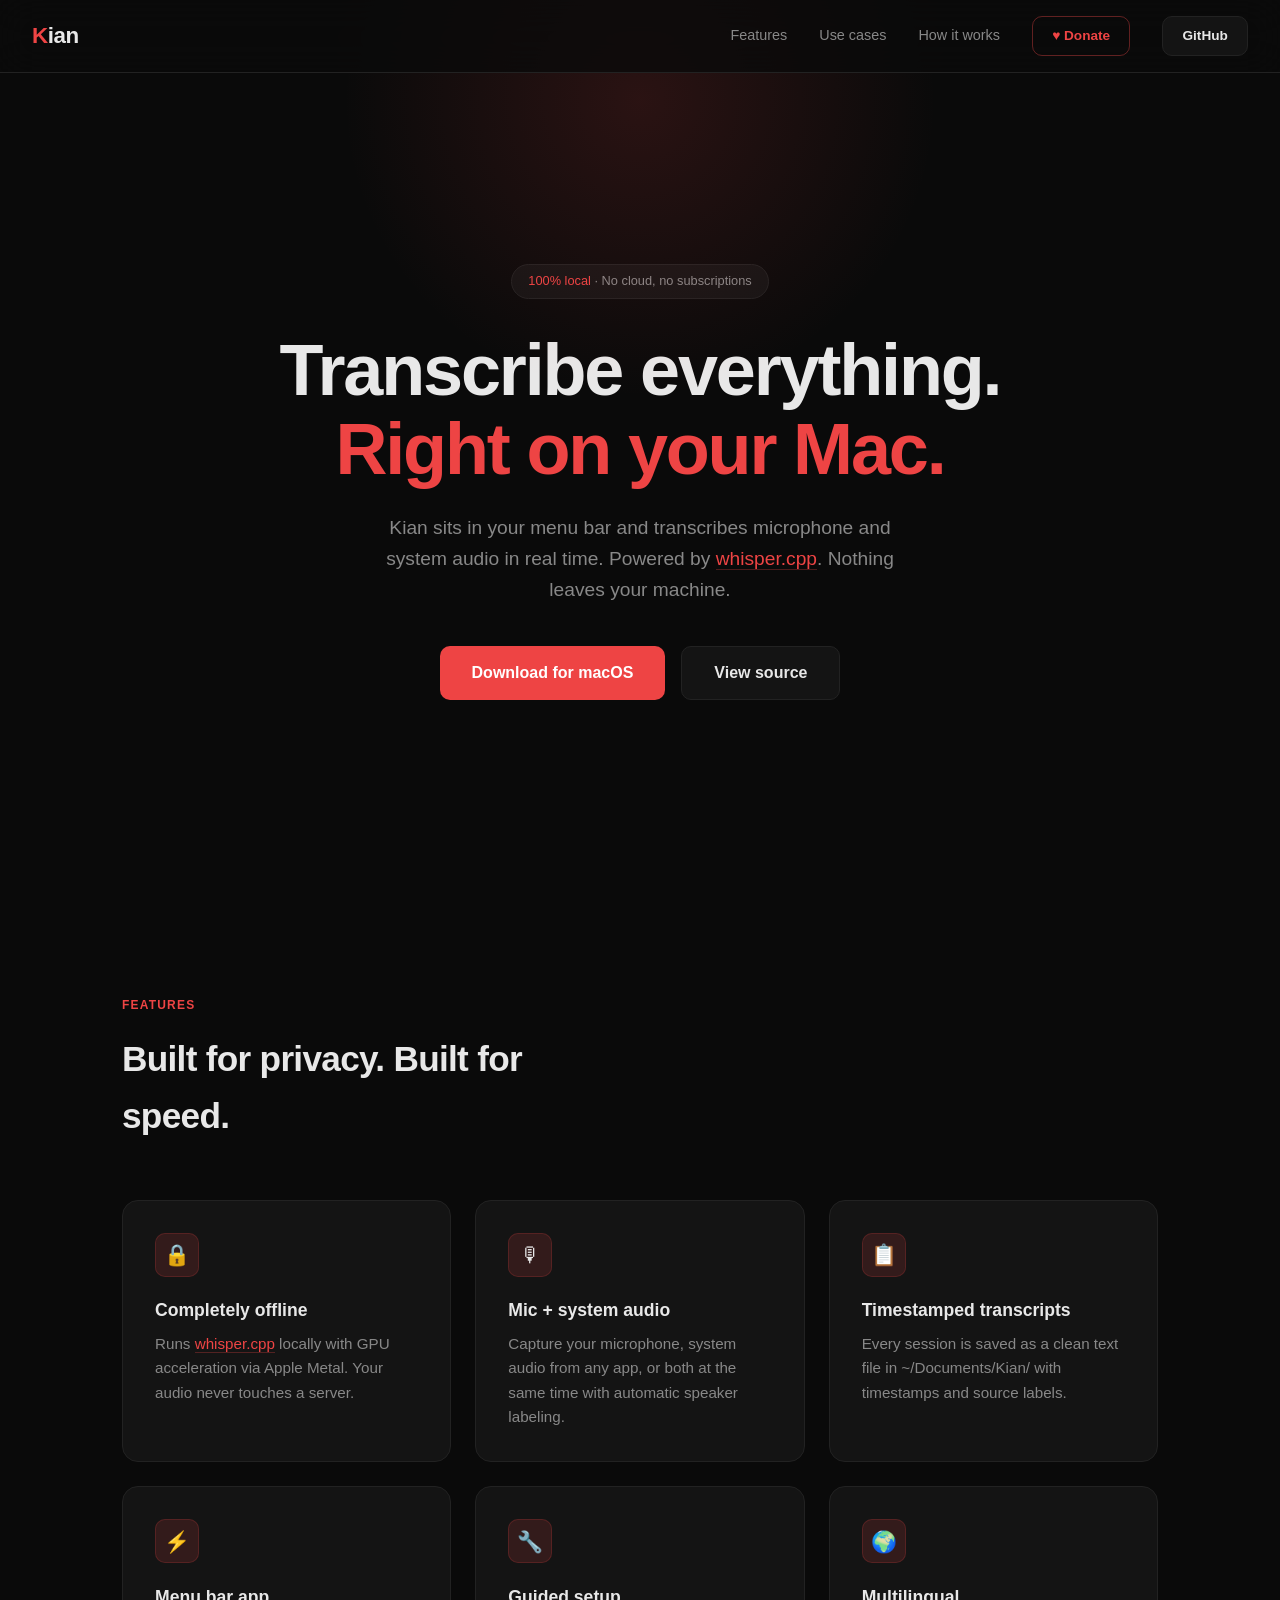
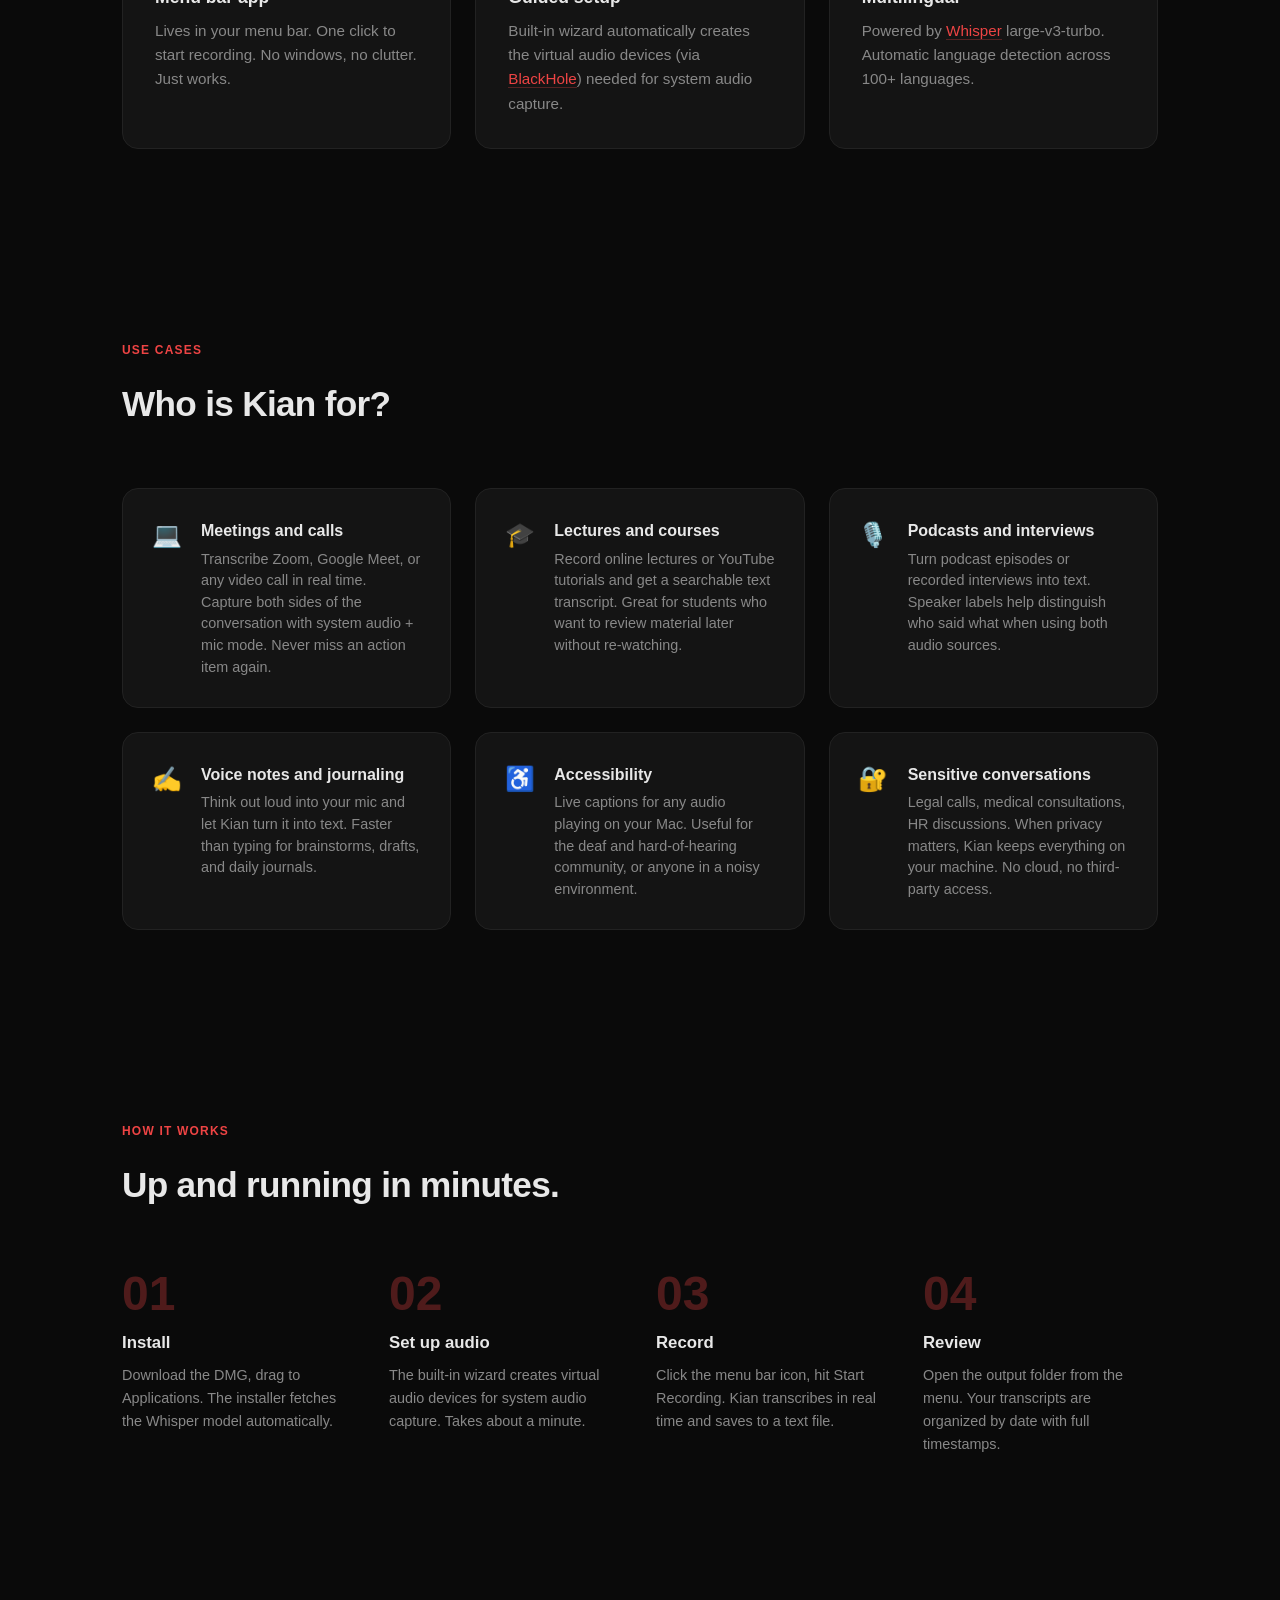
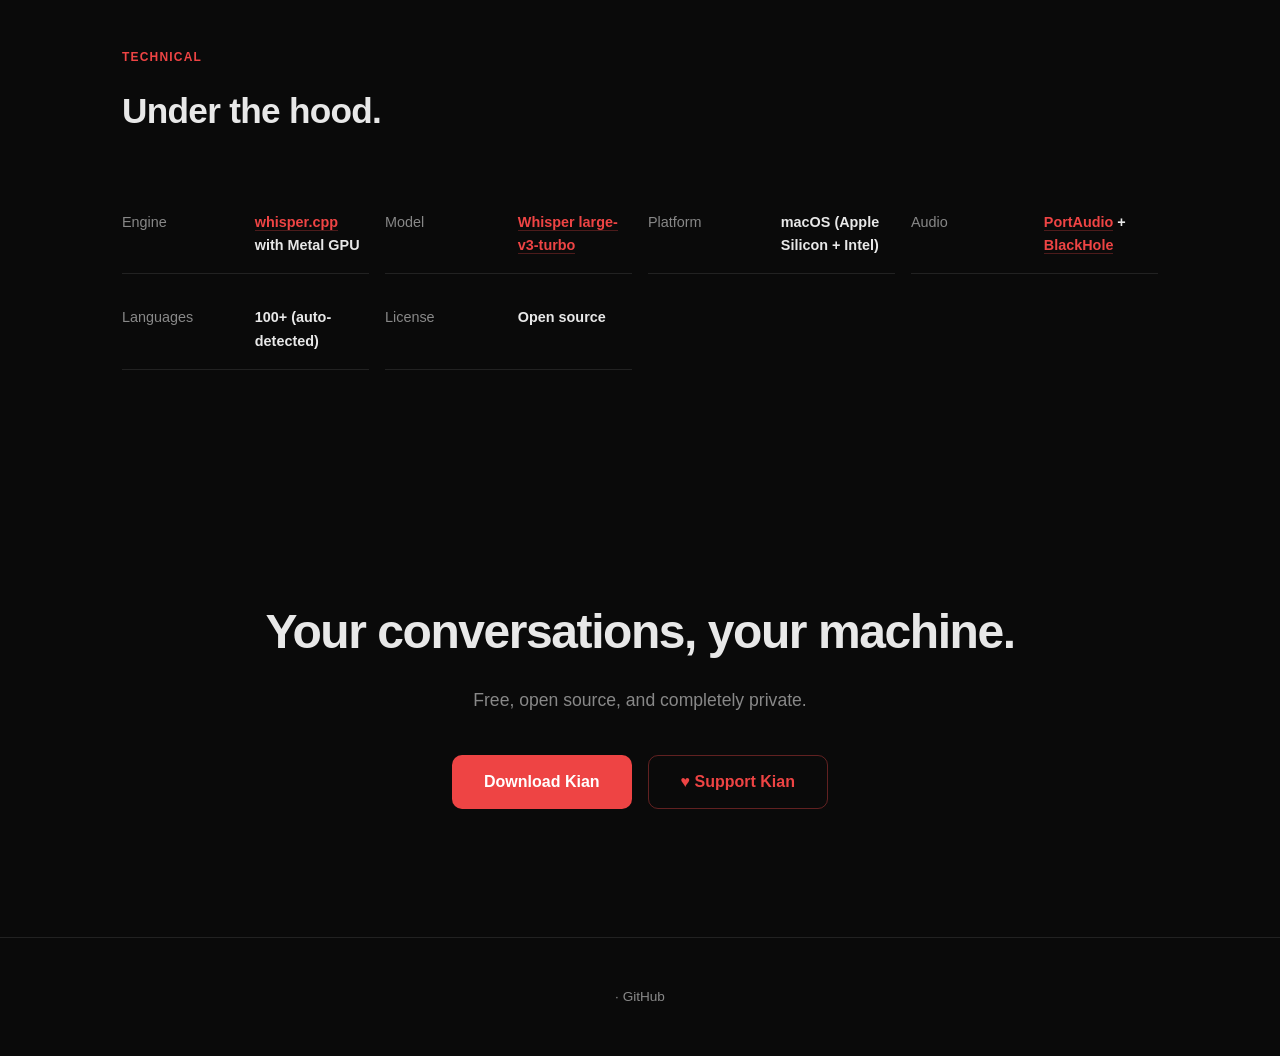
==== docs/index.html @ 963b28f6 "Initial commit Co-Authored-By: Claude Opus 4.6 <noreply@anthropic.com>" ====
<!DOCTYPE html>
<html lang="en">
<head>
  <meta charset="UTF-8">
  <meta name="viewport" content="width=device-width, initial-scale=1.0">
  <title>Kian — Local Audio Transcription for macOS</title>
  <style>
    :root {
      --bg: #0a0a0a;
      --surface: #141414;
      --border: #222;
      --text: #e8e8e8;
      --text-muted: #888;
      --accent: #e44;
      --accent-glow: rgba(228, 68, 68, 0.15);
    }

    * { margin: 0; padding: 0; box-sizing: border-box; }

    body {
      font-family: -apple-system, BlinkMacSystemFont, 'SF Pro Display', 'Segoe UI', sans-serif;
      background: var(--bg);
      color: var(--text);
      line-height: 1.6;
      -webkit-font-smoothing: antialiased;
    }

    /* Nav */
    nav {
      position: fixed;
      top: 0;
      width: 100%;
      padding: 1rem 2rem;
      display: flex;
      justify-content: space-between;
      align-items: center;
      backdrop-filter: blur(20px);
      background: rgba(10, 10, 10, 0.8);
      border-bottom: 1px solid var(--border);
      z-index: 100;
    }
    .logo {
      font-size: 1.4rem;
      font-weight: 700;
      letter-spacing: -0.02em;
    }
    .logo span { color: var(--accent); }
    nav a {
      color: var(--text-muted);
      text-decoration: none;
      font-size: 0.9rem;
      transition: color 0.2s;
    }
    nav a:hover { color: var(--text); }
    .nav-links { display: flex; gap: 2rem; align-items: center; }

    /* Hero */
    .hero {
      min-height: 100vh;
      display: flex;
      flex-direction: column;
      align-items: center;
      justify-content: center;
      text-align: center;
      padding: 8rem 2rem 4rem;
      position: relative;
      overflow: hidden;
    }
    .hero::before {
      content: '';
      position: absolute;
      top: -200px;
      width: 600px;
      height: 600px;
      background: radial-gradient(circle, var(--accent-glow) 0%, transparent 70%);
      border-radius: 50%;
      pointer-events: none;
    }
    .badge {
      display: inline-block;
      padding: 0.4rem 1rem;
      border: 1px solid var(--border);
      border-radius: 100px;
      font-size: 0.8rem;
      color: var(--text-muted);
      margin-bottom: 2rem;
      background: var(--surface);
    }
    .badge span { color: var(--accent); }
    h1 {
      font-size: clamp(2.5rem, 6vw, 4.5rem);
      font-weight: 800;
      letter-spacing: -0.03em;
      line-height: 1.1;
      max-width: 800px;
      margin-bottom: 1.5rem;
    }
    h1 em {
      font-style: normal;
      color: var(--accent);
    }
    .hero p {
      font-size: 1.2rem;
      color: var(--text-muted);
      max-width: 520px;
      margin-bottom: 2.5rem;
    }
    .cta-group { display: flex; gap: 1rem; flex-wrap: wrap; justify-content: center; }
    .btn {
      display: inline-flex;
      align-items: center;
      gap: 0.5rem;
      padding: 0.85rem 2rem;
      border-radius: 10px;
      font-size: 1rem;
      font-weight: 600;
      text-decoration: none;
      transition: all 0.2s;
      cursor: pointer;
      border: none;
    }
    .btn-primary {
      background: var(--accent);
      color: #fff;
    }
    .btn-primary:hover {
      background: #c33;
      transform: translateY(-1px);
      box-shadow: 0 8px 30px rgba(228, 68, 68, 0.3);
    }
    .btn-secondary {
      background: var(--surface);
      color: var(--text);
      border: 1px solid var(--border);
    }
    .btn-secondary:hover {
      border-color: #444;
      transform: translateY(-1px);
    }

    /* Features */
    .features {
      padding: 6rem 2rem;
      max-width: 1100px;
      margin: 0 auto;
    }
    .section-label {
      text-transform: uppercase;
      font-size: 0.75rem;
      font-weight: 600;
      letter-spacing: 0.1em;
      color: var(--accent);
      margin-bottom: 1rem;
    }
    .features h2 {
      font-size: 2.2rem;
      font-weight: 700;
      letter-spacing: -0.02em;
      margin-bottom: 3.5rem;
      max-width: 500px;
    }
    .feature-grid {
      display: grid;
      grid-template-columns: repeat(auto-fit, minmax(300px, 1fr));
      gap: 1.5rem;
    }
    .feature-card {
      background: var(--surface);
      border: 1px solid var(--border);
      border-radius: 16px;
      padding: 2rem;
      transition: border-color 0.2s;
    }
    .feature-card:hover { border-color: #333; }
    .feature-icon {
      width: 44px;
      height: 44px;
      border-radius: 10px;
      background: var(--accent-glow);
      border: 1px solid rgba(228, 68, 68, 0.2);
      display: flex;
      align-items: center;
      justify-content: center;
      font-size: 1.3rem;
      margin-bottom: 1.2rem;
    }
    .feature-card h3 {
      font-size: 1.1rem;
      font-weight: 600;
      margin-bottom: 0.5rem;
    }
    .feature-card p {
      color: var(--text-muted);
      font-size: 0.95rem;
      line-height: 1.6;
    }

    /* Use cases */
    .use-cases {
      padding: 6rem 2rem;
      max-width: 1100px;
      margin: 0 auto;
    }
    .use-cases h2 {
      font-size: 2.2rem;
      font-weight: 700;
      letter-spacing: -0.02em;
      margin-bottom: 3.5rem;
    }
    .use-case-grid {
      display: grid;
      grid-template-columns: repeat(auto-fit, minmax(320px, 1fr));
      gap: 1.5rem;
    }
    .use-case {
      display: flex;
      gap: 1.2rem;
      padding: 1.8rem;
      background: var(--surface);
      border: 1px solid var(--border);
      border-radius: 16px;
      transition: border-color 0.2s;
    }
    .use-case:hover { border-color: #333; }
    .use-case-icon {
      font-size: 1.5rem;
      flex-shrink: 0;
      line-height: 1.4;
    }
    .use-case h3 {
      font-size: 1rem;
      font-weight: 600;
      margin-bottom: 0.3rem;
    }
    .use-case p {
      color: var(--text-muted);
      font-size: 0.9rem;
      line-height: 1.5;
    }

    /* How it works */
    .how-it-works {
      padding: 6rem 2rem;
      max-width: 1100px;
      margin: 0 auto;
    }
    .how-it-works h2 {
      font-size: 2.2rem;
      font-weight: 700;
      letter-spacing: -0.02em;
      margin-bottom: 3.5rem;
    }
    .steps {
      display: grid;
      grid-template-columns: repeat(auto-fit, minmax(220px, 1fr));
      gap: 2rem;
    }
    .step {
      position: relative;
      padding-left: 0;
    }
    .step-number {
      font-size: 3rem;
      font-weight: 800;
      color: var(--accent);
      opacity: 0.3;
      line-height: 1;
      margin-bottom: 0.8rem;
    }
    .step h3 {
      font-size: 1.05rem;
      font-weight: 600;
      margin-bottom: 0.4rem;
    }
    .step p {
      color: var(--text-muted);
      font-size: 0.9rem;
    }

    /* Specs */
    .specs {
      padding: 6rem 2rem;
      max-width: 1100px;
      margin: 0 auto;
    }
    .specs h2 {
      font-size: 2.2rem;
      font-weight: 700;
      letter-spacing: -0.02em;
      margin-bottom: 3.5rem;
    }
    .spec-list {
      display: grid;
      grid-template-columns: repeat(auto-fit, minmax(240px, 1fr));
      gap: 1rem;
    }
    .spec-item {
      display: flex;
      align-items: baseline;
      gap: 0.8rem;
      padding: 1rem 0;
      border-bottom: 1px solid var(--border);
    }
    .spec-item .label {
      color: var(--text-muted);
      font-size: 0.9rem;
      min-width: 120px;
    }
    .spec-item .value {
      font-weight: 600;
      font-size: 0.9rem;
    }

    /* CTA */
    .final-cta {
      padding: 8rem 2rem;
      text-align: center;
    }
    .final-cta h2 {
      font-size: clamp(2rem, 4vw, 3rem);
      font-weight: 800;
      letter-spacing: -0.03em;
      margin-bottom: 1rem;
    }
    .final-cta p {
      color: var(--text-muted);
      font-size: 1.1rem;
      margin-bottom: 2.5rem;
    }

    /* Footer */
    footer {
      padding: 3rem 2rem;
      border-top: 1px solid var(--border);
      text-align: center;
      color: var(--text-muted);
      font-size: 0.85rem;
    }
    footer a {
      color: var(--text-muted);
      text-decoration: none;
    }
    footer a:hover { color: var(--text); }
    .btn-donate {
      background: transparent;
      color: #e44;
      border: 1px solid rgba(228, 68, 68, 0.4);
    }
    .btn-donate:hover {
      background: var(--accent-glow);
      border-color: var(--accent);
      transform: translateY(-1px);
    }

    .feature-card a, .use-case a, .spec-item a, .hero a.inline-link {
      color: var(--accent);
      text-decoration: none;
      border-bottom: 1px solid rgba(228, 68, 68, 0.3);
      transition: border-color 0.2s;
    }
    .feature-card a:hover, .use-case a:hover, .spec-item a:hover, .hero a.inline-link:hover {
      border-color: var(--accent);
    }

    @media (max-width: 600px) {
      nav { padding: 1rem; }
      .nav-links { gap: 1rem; }
      .features, .how-it-works, .specs { padding: 4rem 1.5rem; }
      .hero { padding: 7rem 1.5rem 3rem; }
    }
  </style>
</head>
<body>

<nav>
  <div class="logo"><span>K</span>ian</div>
  <div class="nav-links">
    <a href="#features">Features</a>
    <a href="#use-cases">Use cases</a>
    <a href="#how-it-works">How it works</a>
    <a href="https://donate.stripe.com/REPLACE_WITH_YOUR_LINK" class="btn btn-donate" style="padding: 0.5rem 1.2rem; font-size: 0.85rem;">♥ Donate</a>
    <a href="https://github.com/viktorminko/kian" class="btn btn-secondary" style="padding: 0.5rem 1.2rem; font-size: 0.85rem;">GitHub</a>
  </div>
</nav>

<section class="hero">
  <div class="badge"><span>100% local</span> &middot; No cloud, no subscriptions</div>
  <h1>Transcribe everything.<br><em>Right on your Mac.</em></h1>
  <p>Kian sits in your menu bar and transcribes microphone and system audio in real time. Powered by <a href="https://github.com/ggerganov/whisper.cpp" class="inline-link">whisper.cpp</a>. Nothing leaves your machine.</p>
  <div class="cta-group">
    <a href="https://github.com/viktorminko/kian/releases/latest" class="btn btn-primary">Download for macOS</a>
    <a href="https://github.com/viktorminko/kian" class="btn btn-secondary">View source</a>
  </div>
</section>

<section class="features" id="features">
  <div class="section-label">Features</div>
  <h2>Built for privacy. Built for speed.</h2>
  <div class="feature-grid">

    <div class="feature-card">
      <div class="feature-icon">🔒</div>
      <h3>Completely offline</h3>
      <p>Runs <a href="https://github.com/ggerganov/whisper.cpp">whisper.cpp</a> locally with GPU acceleration via Apple Metal. Your audio never touches a server.</p>
    </div>

    <div class="feature-card">
      <div class="feature-icon">🎙</div>
      <h3>Mic + system audio</h3>
      <p>Capture your microphone, system audio from any app, or both at the same time with automatic speaker labeling.</p>
    </div>

    <div class="feature-card">
      <div class="feature-icon">📋</div>
      <h3>Timestamped transcripts</h3>
      <p>Every session is saved as a clean text file in ~/Documents/Kian/ with timestamps and source labels.</p>
    </div>

    <div class="feature-card">
      <div class="feature-icon">⚡</div>
      <h3>Menu bar app</h3>
      <p>Lives in your menu bar. One click to start recording. No windows, no clutter. Just works.</p>
    </div>

    <div class="feature-card">
      <div class="feature-icon">🔧</div>
      <h3>Guided setup</h3>
      <p>Built-in wizard automatically creates the virtual audio devices (via <a href="https://existential.audio/blackhole/">BlackHole</a>) needed for system audio capture.</p>
    </div>

    <div class="feature-card">
      <div class="feature-icon">🌍</div>
      <h3>Multilingual</h3>
      <p>Powered by <a href="https://github.com/openai/whisper">Whisper</a> large-v3-turbo. Automatic language detection across 100+ languages.</p>
    </div>

  </div>
</section>

<section class="use-cases" id="use-cases">
  <div class="section-label">Use cases</div>
  <h2>Who is Kian for?</h2>
  <div class="use-case-grid">

    <div class="use-case">
      <div class="use-case-icon">💻</div>
      <div>
        <h3>Meetings and calls</h3>
        <p>Transcribe Zoom, Google Meet, or any video call in real time. Capture both sides of the conversation with system audio + mic mode. Never miss an action item again.</p>
      </div>
    </div>

    <div class="use-case">
      <div class="use-case-icon">🎓</div>
      <div>
        <h3>Lectures and courses</h3>
        <p>Record online lectures or YouTube tutorials and get a searchable text transcript. Great for students who want to review material later without re-watching.</p>
      </div>
    </div>

    <div class="use-case">
      <div class="use-case-icon">🎙️</div>
      <div>
        <h3>Podcasts and interviews</h3>
        <p>Turn podcast episodes or recorded interviews into text. Speaker labels help distinguish who said what when using both audio sources.</p>
      </div>
    </div>

    <div class="use-case">
      <div class="use-case-icon">✍️</div>
      <div>
        <h3>Voice notes and journaling</h3>
        <p>Think out loud into your mic and let Kian turn it into text. Faster than typing for brainstorms, drafts, and daily journals.</p>
      </div>
    </div>

    <div class="use-case">
      <div class="use-case-icon">♿</div>
      <div>
        <h3>Accessibility</h3>
        <p>Live captions for any audio playing on your Mac. Useful for the deaf and hard-of-hearing community, or anyone in a noisy environment.</p>
      </div>
    </div>

    <div class="use-case">
      <div class="use-case-icon">🔐</div>
      <div>
        <h3>Sensitive conversations</h3>
        <p>Legal calls, medical consultations, HR discussions. When privacy matters, Kian keeps everything on your machine. No cloud, no third-party access.</p>
      </div>
    </div>

  </div>
</section>

<section class="how-it-works" id="how-it-works">
  <div class="section-label">How it works</div>
  <h2>Up and running in minutes.</h2>
  <div class="steps">
    <div class="step">
      <div class="step-number">01</div>
      <h3>Install</h3>
      <p>Download the DMG, drag to Applications. The installer fetches the Whisper model automatically.</p>
    </div>
    <div class="step">
      <div class="step-number">02</div>
      <h3>Set up audio</h3>
      <p>The built-in wizard creates virtual audio devices for system audio capture. Takes about a minute.</p>
    </div>
    <div class="step">
      <div class="step-number">03</div>
      <h3>Record</h3>
      <p>Click the menu bar icon, hit Start Recording. Kian transcribes in real time and saves to a text file.</p>
    </div>
    <div class="step">
      <div class="step-number">04</div>
      <h3>Review</h3>
      <p>Open the output folder from the menu. Your transcripts are organized by date with full timestamps.</p>
    </div>
  </div>
</section>

<section class="specs">
  <div class="section-label">Technical</div>
  <h2>Under the hood.</h2>
  <div class="spec-list">
    <div class="spec-item">
      <span class="label">Engine</span>
      <span class="value"><a href="https://github.com/ggerganov/whisper.cpp">whisper.cpp</a> with Metal GPU</span>
    </div>
    <div class="spec-item">
      <span class="label">Model</span>
      <span class="value"><a href="https://huggingface.co/Systran/faster-whisper-large-v3">Whisper large-v3-turbo</a></span>
    </div>
    <div class="spec-item">
      <span class="label">Platform</span>
      <span class="value">macOS (Apple Silicon + Intel)</span>
    </div>
    <div class="spec-item">
      <span class="label">Audio</span>
      <span class="value"><a href="http://www.portaudio.com/">PortAudio</a> + <a href="https://existential.audio/blackhole/">BlackHole</a></span>
    </div>
    <div class="spec-item">
      <span class="label">Languages</span>
      <span class="value">100+ (auto-detected)</span>
    </div>
    <div class="spec-item">
      <span class="label">License</span>
      <span class="value">Open source</span>
    </div>
  </div>
</section>

<section class="final-cta">
  <h2>Your conversations, your machine.</h2>
  <p>Free, open source, and completely private.</p>
  <div class="cta-group">
    <a href="https://github.com/viktorminko/kian/releases/latest" class="btn btn-primary">Download Kian</a>
    <a href="https://donate.stripe.com/REPLACE_WITH_YOUR_LINK" class="btn btn-donate">♥ Support Kian</a>
  </div>
</section>

<footer>
  <p> &middot; <a href="https://github.com/viktorminko/kian">GitHub</a></p>
</footer>

</body>
</html>
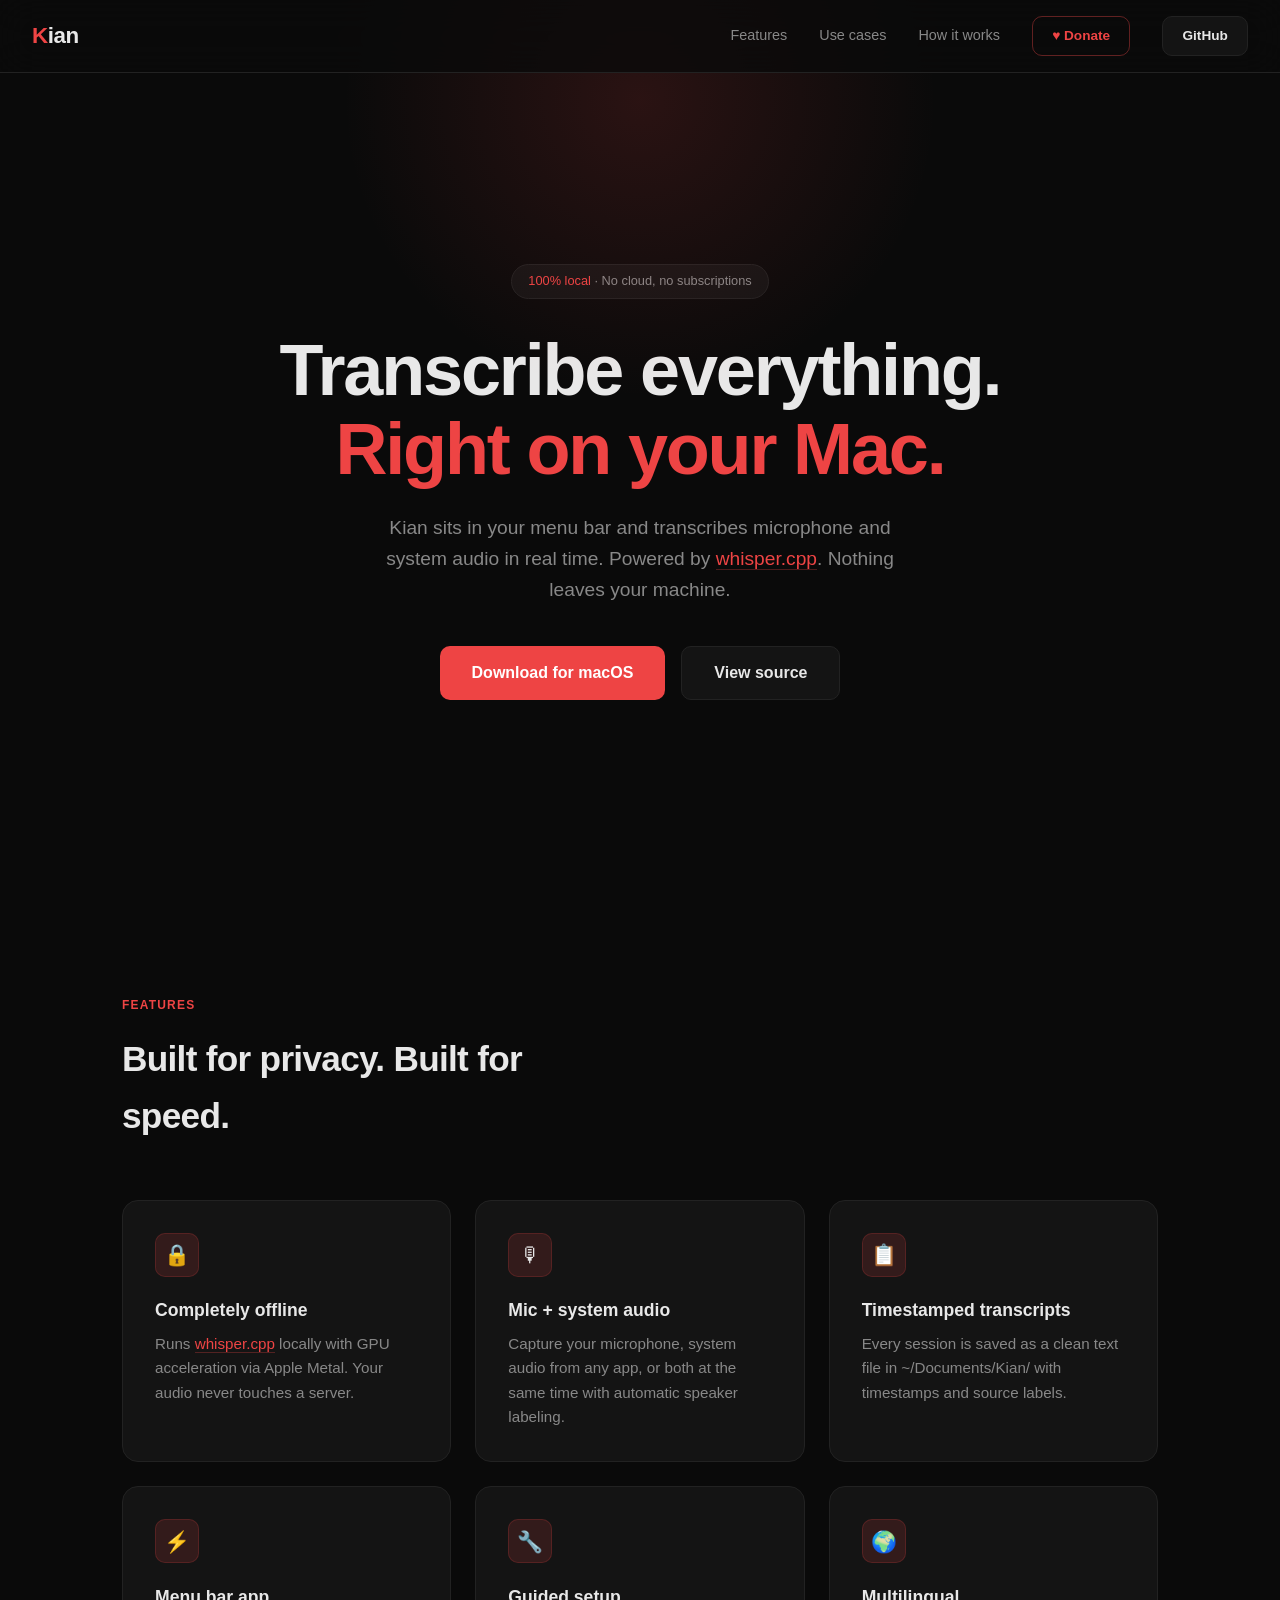
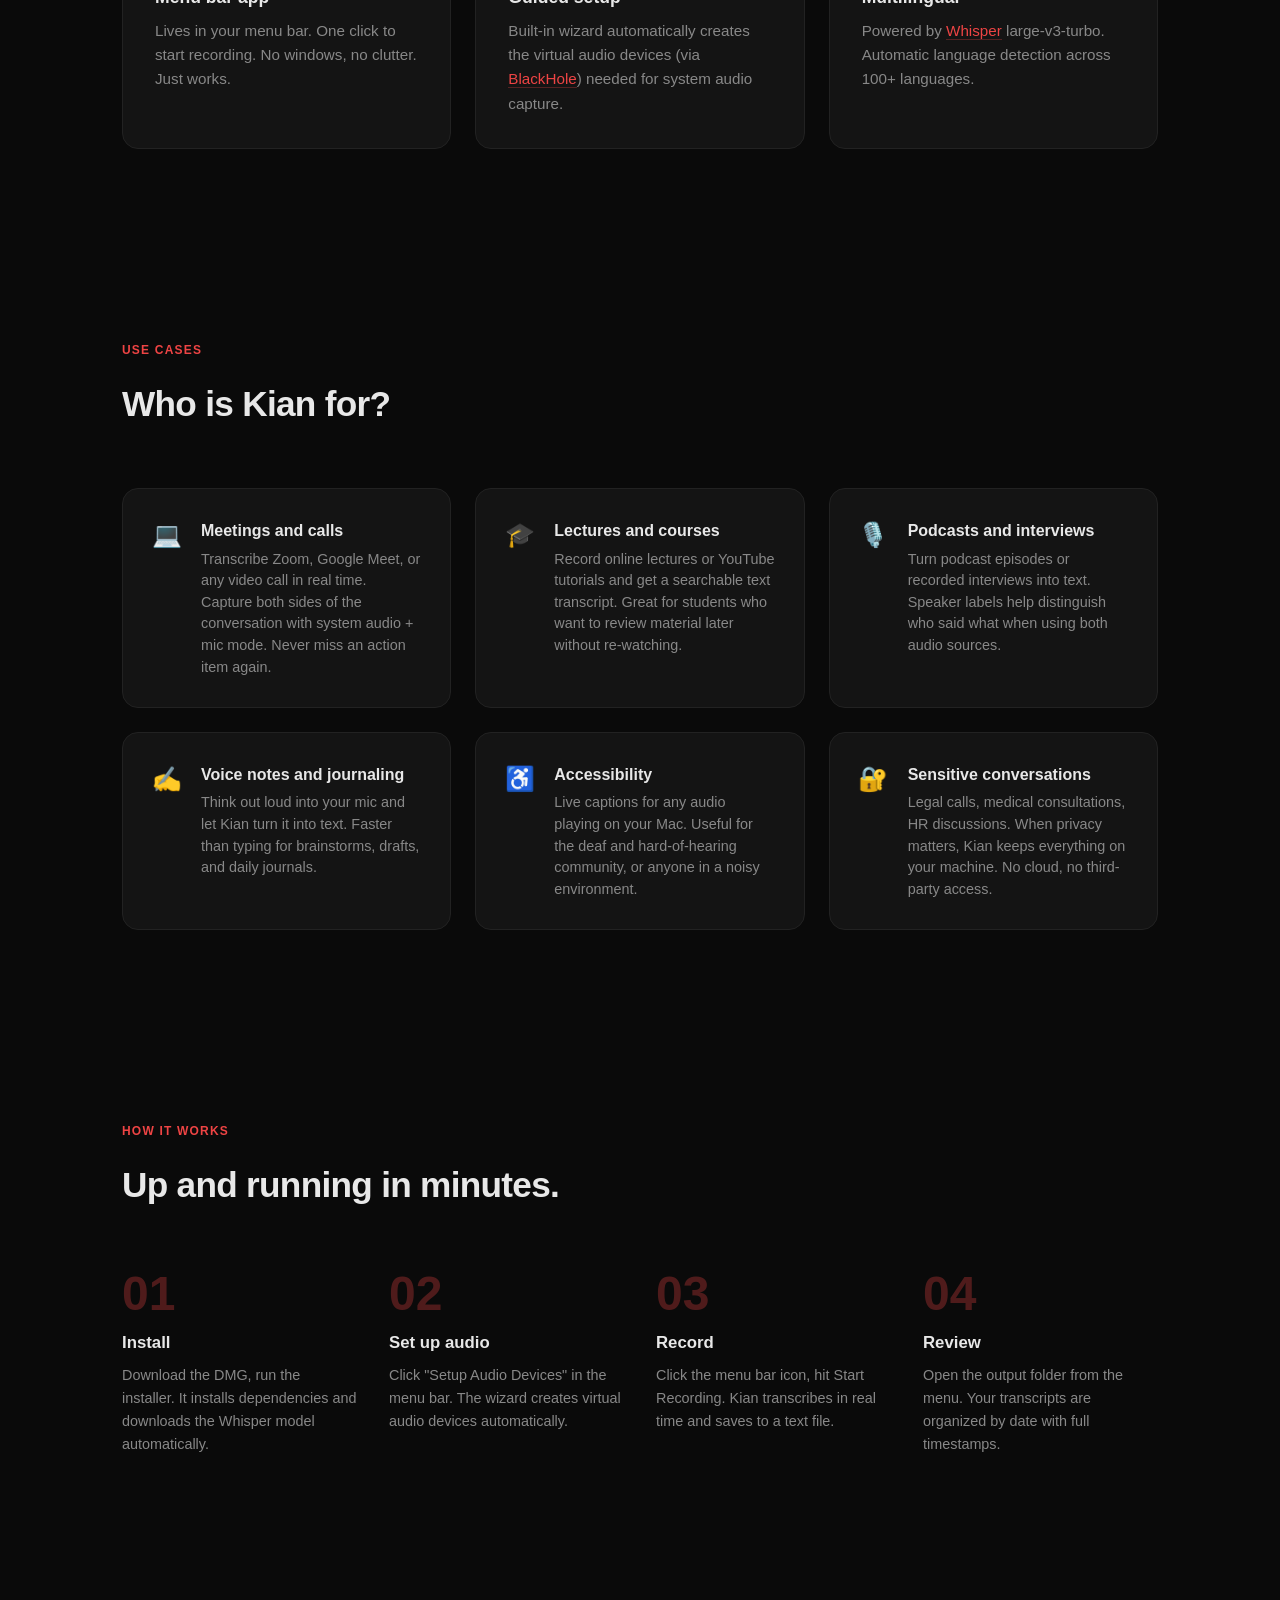
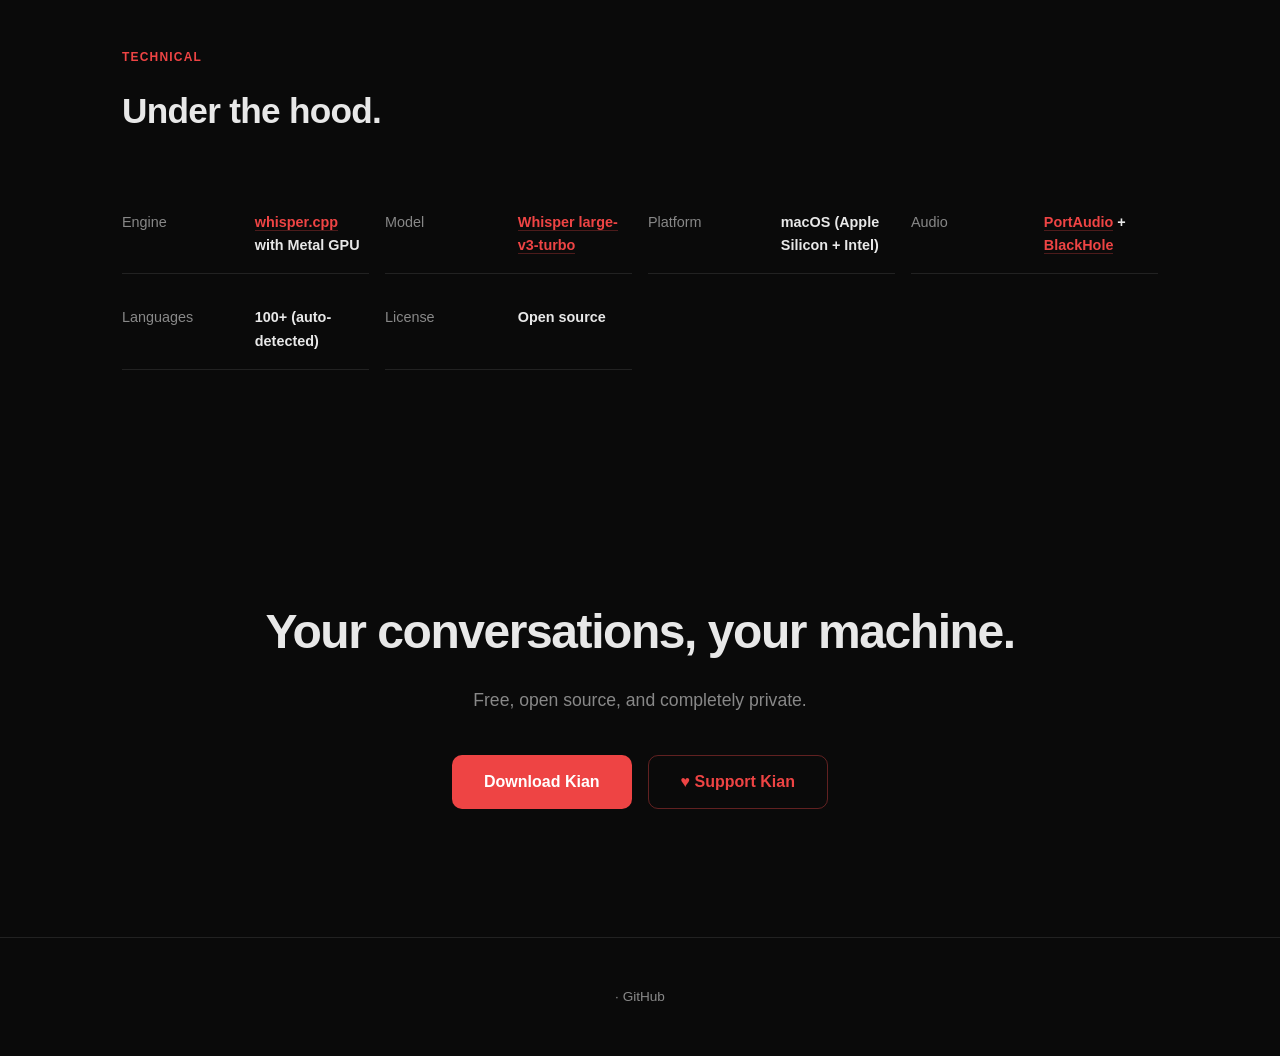
==== commit 7fb661cc: "Update docs to reflect automated audio setup wizard README audio setup section now leads with the bu" ====
--- a/docs/index.html
+++ b/docs/index.html
@@ -500,12 +500,12 @@
     <div class="step">
       <div class="step-number">01</div>
       <h3>Install</h3>
-      <p>Download the DMG, drag to Applications. The installer fetches the Whisper model automatically.</p>
+      <p>Download the DMG, run the installer. It installs dependencies and downloads the Whisper model automatically.</p>
     </div>
     <div class="step">
       <div class="step-number">02</div>
       <h3>Set up audio</h3>
-      <p>The built-in wizard creates virtual audio devices for system audio capture. Takes about a minute.</p>
+      <p>Click "Setup Audio Devices" in the menu bar. The wizard creates virtual audio devices automatically.</p>
     </div>
     <div class="step">
       <div class="step-number">03</div>
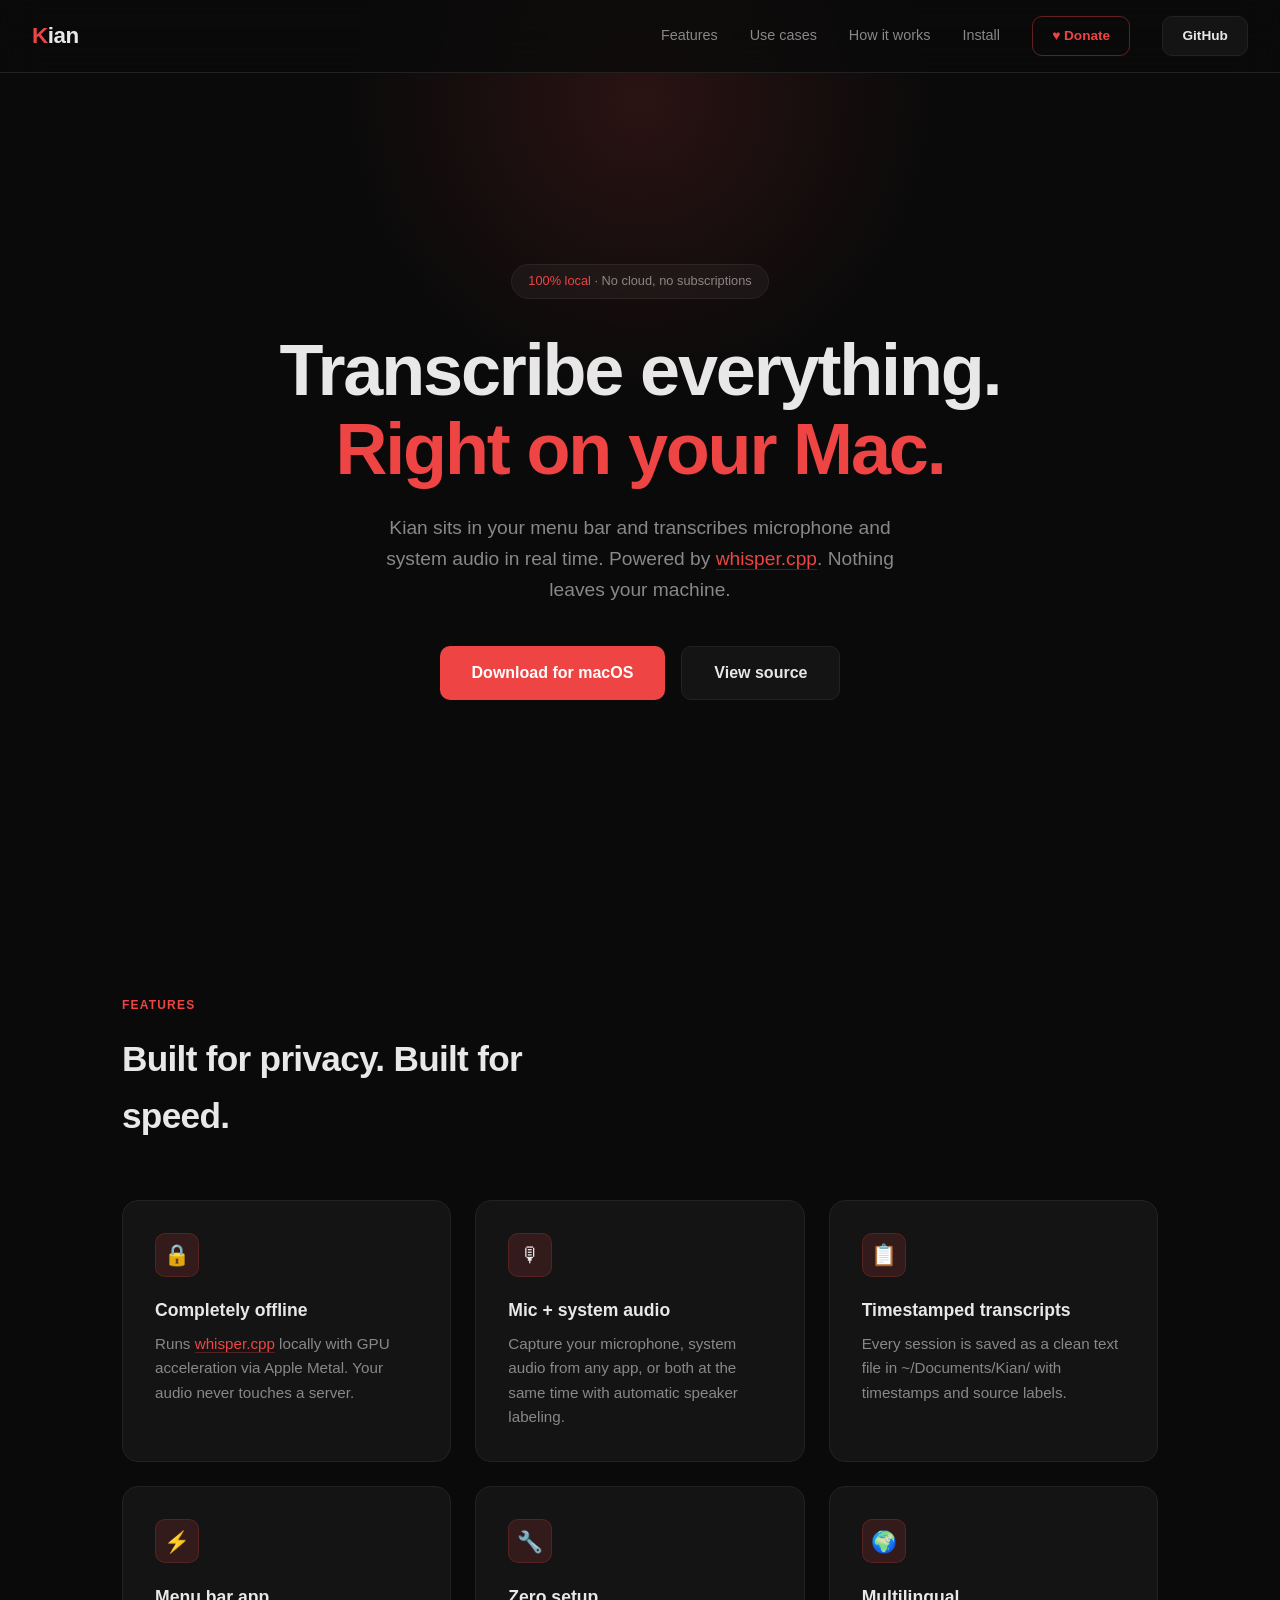
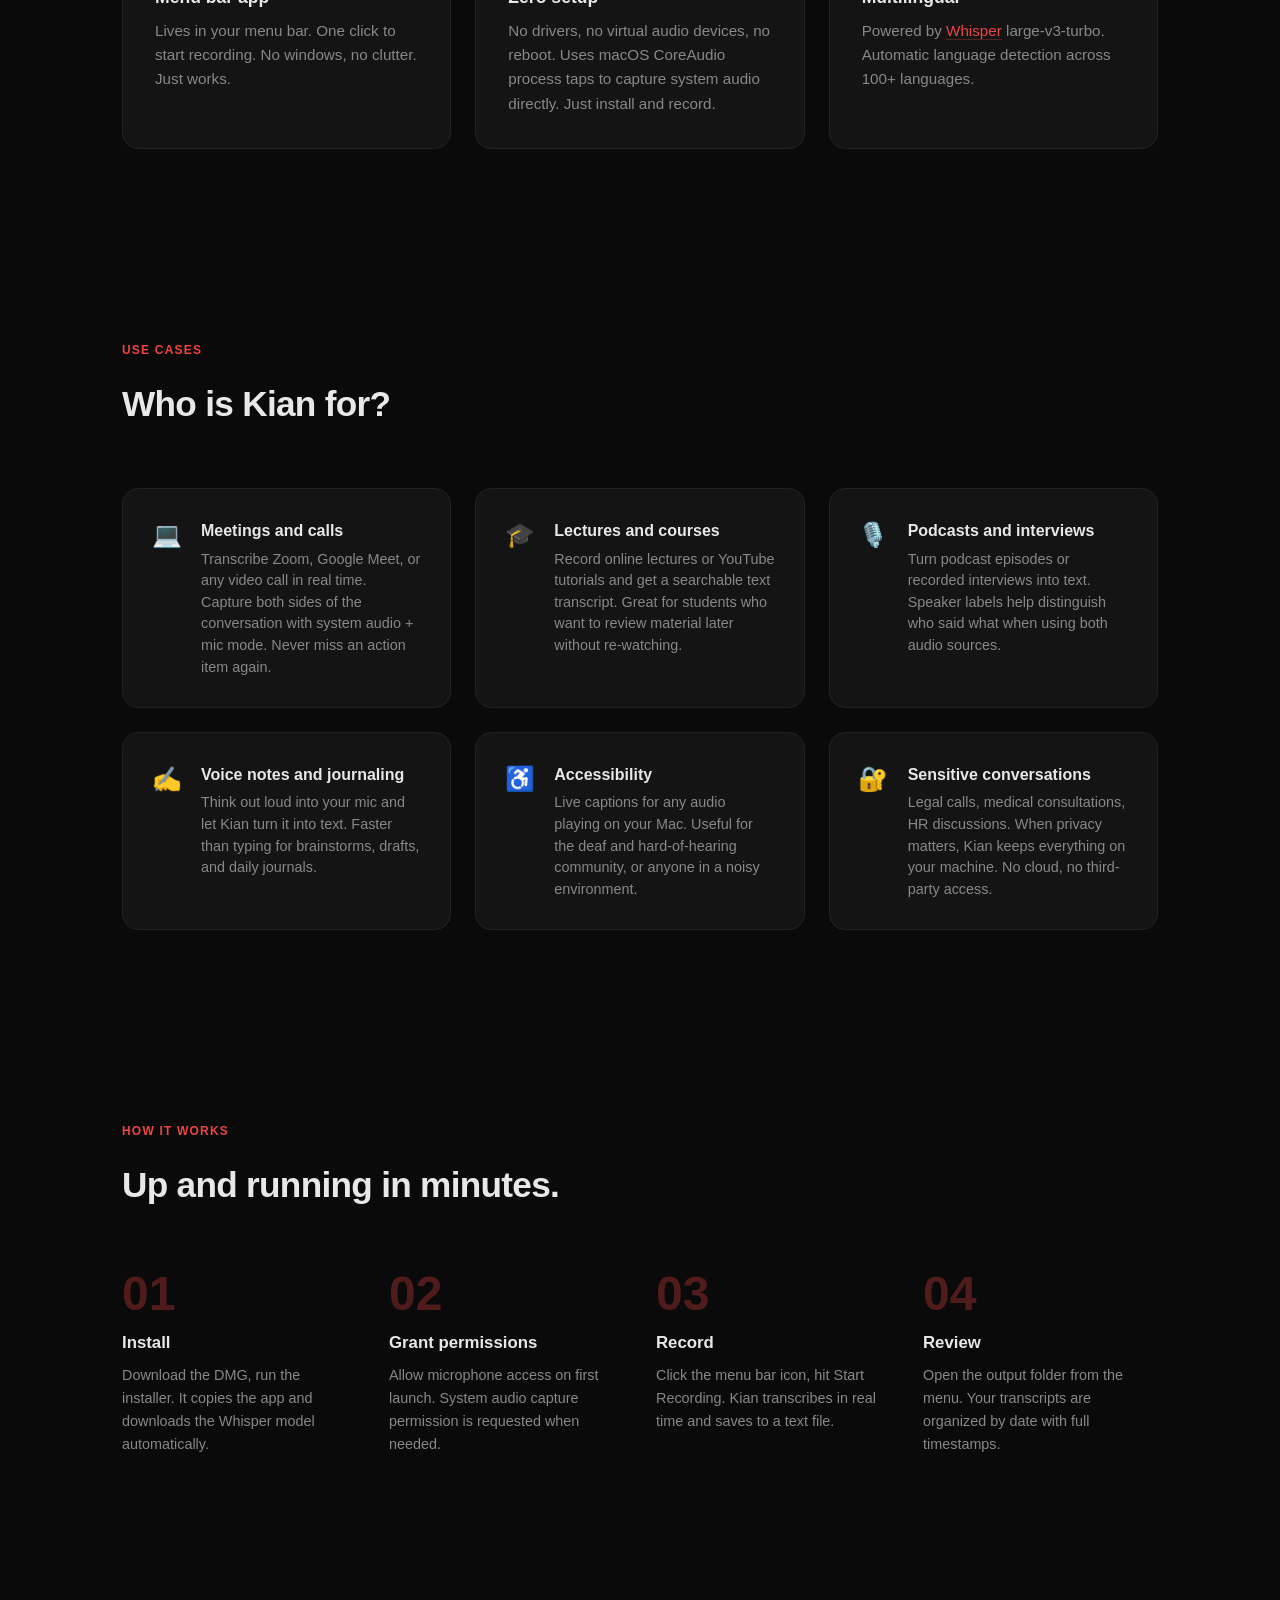
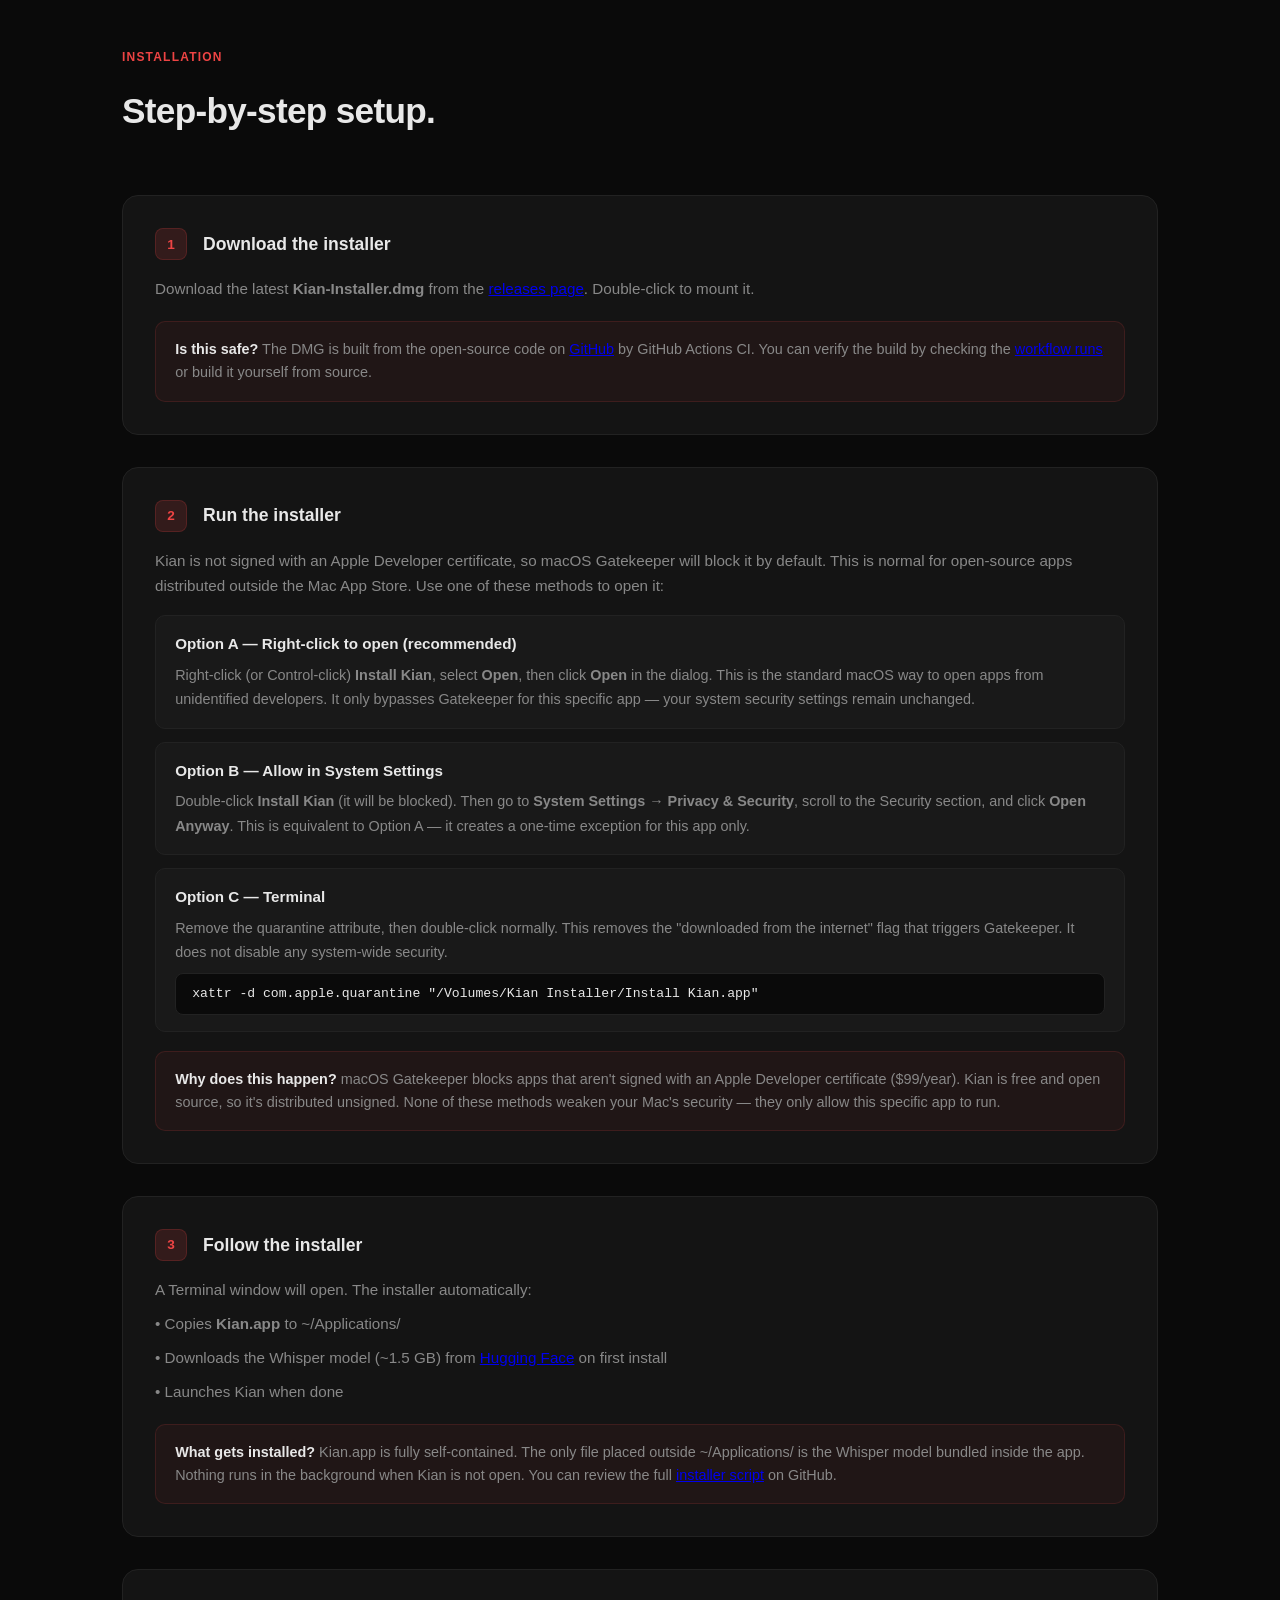
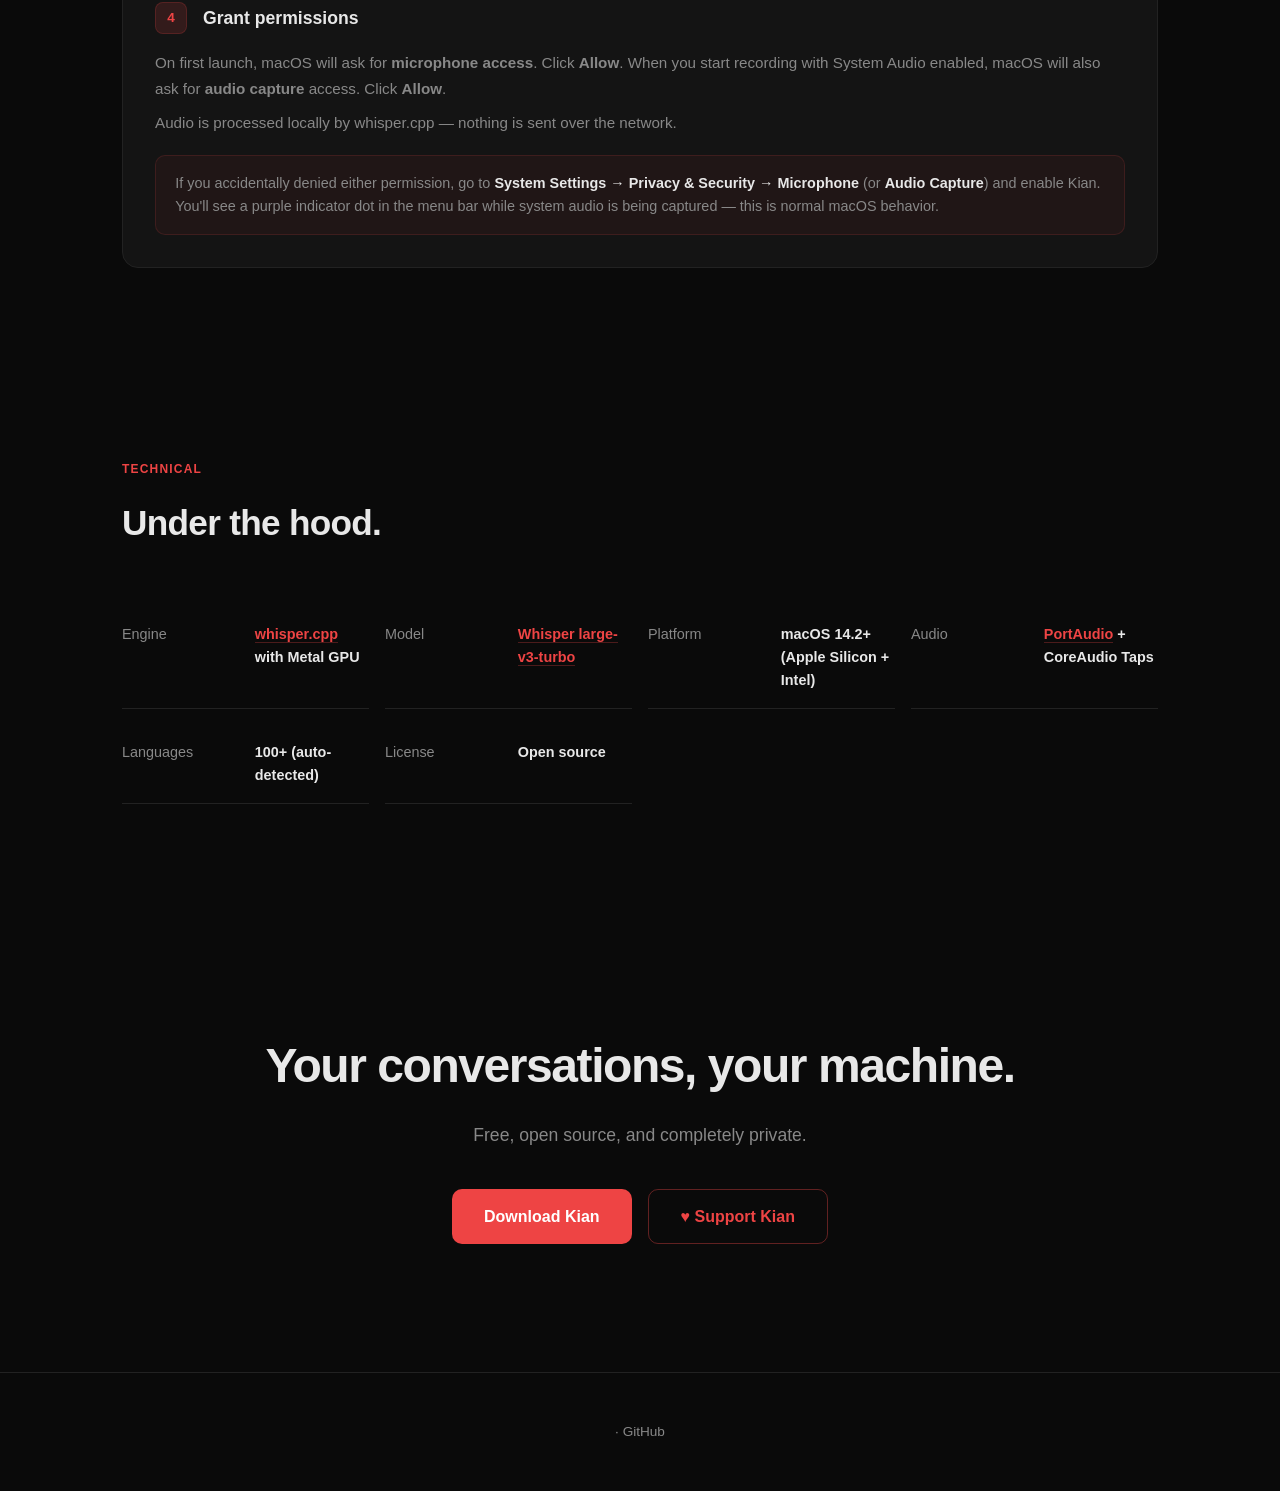
==== commit 7d1c9047: "Replace BlackHole with CoreAudio process taps for system audio capture Remove dependency on BlackHol" ====
--- a/docs/index.html
+++ b/docs/index.html
@@ -277,6 +277,106 @@
       font-size: 0.9rem;
     }
 
+    /* Installation */
+    .installation {
+      padding: 6rem 2rem;
+      max-width: 1100px;
+      margin: 0 auto;
+    }
+    .installation h2 {
+      font-size: 2.2rem;
+      font-weight: 700;
+      letter-spacing: -0.02em;
+      margin-bottom: 3.5rem;
+    }
+    .install-steps {
+      display: flex;
+      flex-direction: column;
+      gap: 2rem;
+    }
+    .install-step {
+      background: var(--surface);
+      border: 1px solid var(--border);
+      border-radius: 16px;
+      padding: 2rem;
+      transition: border-color 0.2s;
+    }
+    .install-step:hover { border-color: #333; }
+    .install-step-header {
+      display: flex;
+      align-items: center;
+      gap: 1rem;
+      margin-bottom: 1rem;
+    }
+    .install-step-num {
+      width: 32px;
+      height: 32px;
+      border-radius: 8px;
+      background: var(--accent-glow);
+      border: 1px solid rgba(228, 68, 68, 0.2);
+      display: flex;
+      align-items: center;
+      justify-content: center;
+      font-size: 0.85rem;
+      font-weight: 700;
+      color: var(--accent);
+      flex-shrink: 0;
+    }
+    .install-step h3 {
+      font-size: 1.1rem;
+      font-weight: 600;
+    }
+    .install-step p {
+      color: var(--text-muted);
+      font-size: 0.95rem;
+      line-height: 1.7;
+      margin-bottom: 0.5rem;
+    }
+    .install-step p:last-child { margin-bottom: 0; }
+    .install-note {
+      margin-top: 1.2rem;
+      padding: 1rem 1.2rem;
+      background: rgba(228, 68, 68, 0.06);
+      border: 1px solid rgba(228, 68, 68, 0.15);
+      border-radius: 10px;
+      font-size: 0.9rem;
+      color: var(--text-muted);
+      line-height: 1.6;
+    }
+    .install-note strong { color: var(--text); }
+    .install-options {
+      margin-top: 1rem;
+      display: flex;
+      flex-direction: column;
+      gap: 0.8rem;
+    }
+    .install-option {
+      padding: 1rem 1.2rem;
+      background: rgba(255,255,255,0.02);
+      border: 1px solid var(--border);
+      border-radius: 10px;
+    }
+    .install-option h4 {
+      font-size: 0.95rem;
+      font-weight: 600;
+      margin-bottom: 0.4rem;
+    }
+    .install-option p {
+      font-size: 0.9rem;
+      margin-bottom: 0;
+    }
+    .install-code {
+      margin-top: 0.5rem;
+      padding: 0.6rem 1rem;
+      background: var(--bg);
+      border: 1px solid var(--border);
+      border-radius: 8px;
+      font-family: 'SF Mono', 'Menlo', monospace;
+      font-size: 0.82rem;
+      color: var(--text);
+      overflow-x: auto;
+    }
+
     /* Specs */
     .specs {
       padding: 6rem 2rem;
@@ -378,6 +478,7 @@
     <a href="#features">Features</a>
     <a href="#use-cases">Use cases</a>
     <a href="#how-it-works">How it works</a>
+    <a href="#installation">Install</a>
     <a href="https://donate.stripe.com/REPLACE_WITH_YOUR_LINK" class="btn btn-donate" style="padding: 0.5rem 1.2rem; font-size: 0.85rem;">♥ Donate</a>
     <a href="https://github.com/viktorminko/kian" class="btn btn-secondary" style="padding: 0.5rem 1.2rem; font-size: 0.85rem;">GitHub</a>
   </div>
@@ -424,8 +525,8 @@
 
     <div class="feature-card">
       <div class="feature-icon">🔧</div>
-      <h3>Guided setup</h3>
-      <p>Built-in wizard automatically creates the virtual audio devices (via <a href="https://existential.audio/blackhole/">BlackHole</a>) needed for system audio capture.</p>
+      <h3>Zero setup</h3>
+      <p>No drivers, no virtual audio devices, no reboot. Uses macOS CoreAudio process taps to capture system audio directly. Just install and record.</p>
     </div>
 
     <div class="feature-card">
@@ -500,12 +601,12 @@
     <div class="step">
       <div class="step-number">01</div>
       <h3>Install</h3>
-      <p>Download the DMG, run the installer. It installs dependencies and downloads the Whisper model automatically.</p>
+      <p>Download the DMG, run the installer. It copies the app and downloads the Whisper model automatically.</p>
     </div>
     <div class="step">
       <div class="step-number">02</div>
-      <h3>Set up audio</h3>
-      <p>Click "Setup Audio Devices" in the menu bar. The wizard creates virtual audio devices automatically.</p>
+      <h3>Grant permissions</h3>
+      <p>Allow microphone access on first launch. System audio capture permission is requested when needed.</p>
     </div>
     <div class="step">
       <div class="step-number">03</div>
@@ -517,6 +618,69 @@
       <h3>Review</h3>
       <p>Open the output folder from the menu. Your transcripts are organized by date with full timestamps.</p>
     </div>
+  </div>
+</section>
+
+<section class="installation" id="installation">
+  <div class="section-label">Installation</div>
+  <h2>Step-by-step setup.</h2>
+  <div class="install-steps">
+
+    <div class="install-step">
+      <div class="install-step-header">
+        <div class="install-step-num">1</div>
+        <h3>Download the installer</h3>
+      </div>
+      <p>Download the latest <strong>Kian-Installer.dmg</strong> from the <a href="https://github.com/viktorminko/kian/releases/latest">releases page</a>. Double-click to mount it.</p>
+      <div class="install-note"><strong>Is this safe?</strong> The DMG is built from the open-source code on <a href="https://github.com/viktorminko/kian">GitHub</a> by GitHub Actions CI. You can verify the build by checking the <a href="https://github.com/viktorminko/kian/actions">workflow runs</a> or build it yourself from source.</div>
+    </div>
+
+    <div class="install-step">
+      <div class="install-step-header">
+        <div class="install-step-num">2</div>
+        <h3>Run the installer</h3>
+      </div>
+      <p>Kian is not signed with an Apple Developer certificate, so macOS Gatekeeper will block it by default. This is normal for open-source apps distributed outside the Mac App Store. Use one of these methods to open it:</p>
+      <div class="install-options">
+        <div class="install-option">
+          <h4>Option A — Right-click to open (recommended)</h4>
+          <p>Right-click (or Control-click) <strong>Install Kian</strong>, select <strong>Open</strong>, then click <strong>Open</strong> in the dialog. This is the standard macOS way to open apps from unidentified developers. It only bypasses Gatekeeper for this specific app — your system security settings remain unchanged.</p>
+        </div>
+        <div class="install-option">
+          <h4>Option B — Allow in System Settings</h4>
+          <p>Double-click <strong>Install Kian</strong> (it will be blocked). Then go to <strong>System Settings &rarr; Privacy &amp; Security</strong>, scroll to the Security section, and click <strong>Open Anyway</strong>. This is equivalent to Option A — it creates a one-time exception for this app only.</p>
+        </div>
+        <div class="install-option">
+          <h4>Option C — Terminal</h4>
+          <p>Remove the quarantine attribute, then double-click normally. This removes the "downloaded from the internet" flag that triggers Gatekeeper. It does not disable any system-wide security.</p>
+          <div class="install-code">xattr -d com.apple.quarantine "/Volumes/Kian Installer/Install Kian.app"</div>
+        </div>
+      </div>
+      <div class="install-note"><strong>Why does this happen?</strong> macOS Gatekeeper blocks apps that aren't signed with an Apple Developer certificate ($99/year). Kian is free and open source, so it's distributed unsigned. None of these methods weaken your Mac's security — they only allow this specific app to run.</div>
+    </div>
+
+    <div class="install-step">
+      <div class="install-step-header">
+        <div class="install-step-num">3</div>
+        <h3>Follow the installer</h3>
+      </div>
+      <p>A Terminal window will open. The installer automatically:</p>
+      <p>&#8226; Copies <strong>Kian.app</strong> to ~/Applications/</p>
+      <p>&#8226; Downloads the Whisper model (~1.5 GB) from <a href="https://huggingface.co/ggerganov/whisper.cpp">Hugging Face</a> on first install</p>
+      <p>&#8226; Launches Kian when done</p>
+      <div class="install-note"><strong>What gets installed?</strong> Kian.app is fully self-contained. The only file placed outside ~/Applications/ is the Whisper model bundled inside the app. Nothing runs in the background when Kian is not open. You can review the full <a href="https://github.com/viktorminko/kian/blob/main/scripts/package.sh">installer script</a> on GitHub.</div>
+    </div>
+
+    <div class="install-step">
+      <div class="install-step-header">
+        <div class="install-step-num">4</div>
+        <h3>Grant permissions</h3>
+      </div>
+      <p>On first launch, macOS will ask for <strong>microphone access</strong>. Click <strong>Allow</strong>. When you start recording with System Audio enabled, macOS will also ask for <strong>audio capture</strong> access. Click <strong>Allow</strong>.</p>
+      <p>Audio is processed locally by whisper.cpp — nothing is sent over the network.</p>
+      <div class="install-note">If you accidentally denied either permission, go to <strong>System Settings &rarr; Privacy &amp; Security &rarr; Microphone</strong> (or <strong>Audio Capture</strong>) and enable Kian. You'll see a purple indicator dot in the menu bar while system audio is being captured — this is normal macOS behavior.</div>
+    </div>
+
   </div>
 </section>
 
@@ -534,11 +698,11 @@
     </div>
     <div class="spec-item">
       <span class="label">Platform</span>
-      <span class="value">macOS (Apple Silicon + Intel)</span>
+      <span class="value">macOS 14.2+ (Apple Silicon + Intel)</span>
     </div>
     <div class="spec-item">
       <span class="label">Audio</span>
-      <span class="value"><a href="http://www.portaudio.com/">PortAudio</a> + <a href="https://existential.audio/blackhole/">BlackHole</a></span>
+      <span class="value"><a href="http://www.portaudio.com/">PortAudio</a> + CoreAudio Taps</span>
     </div>
     <div class="spec-item">
       <span class="label">Languages</span>
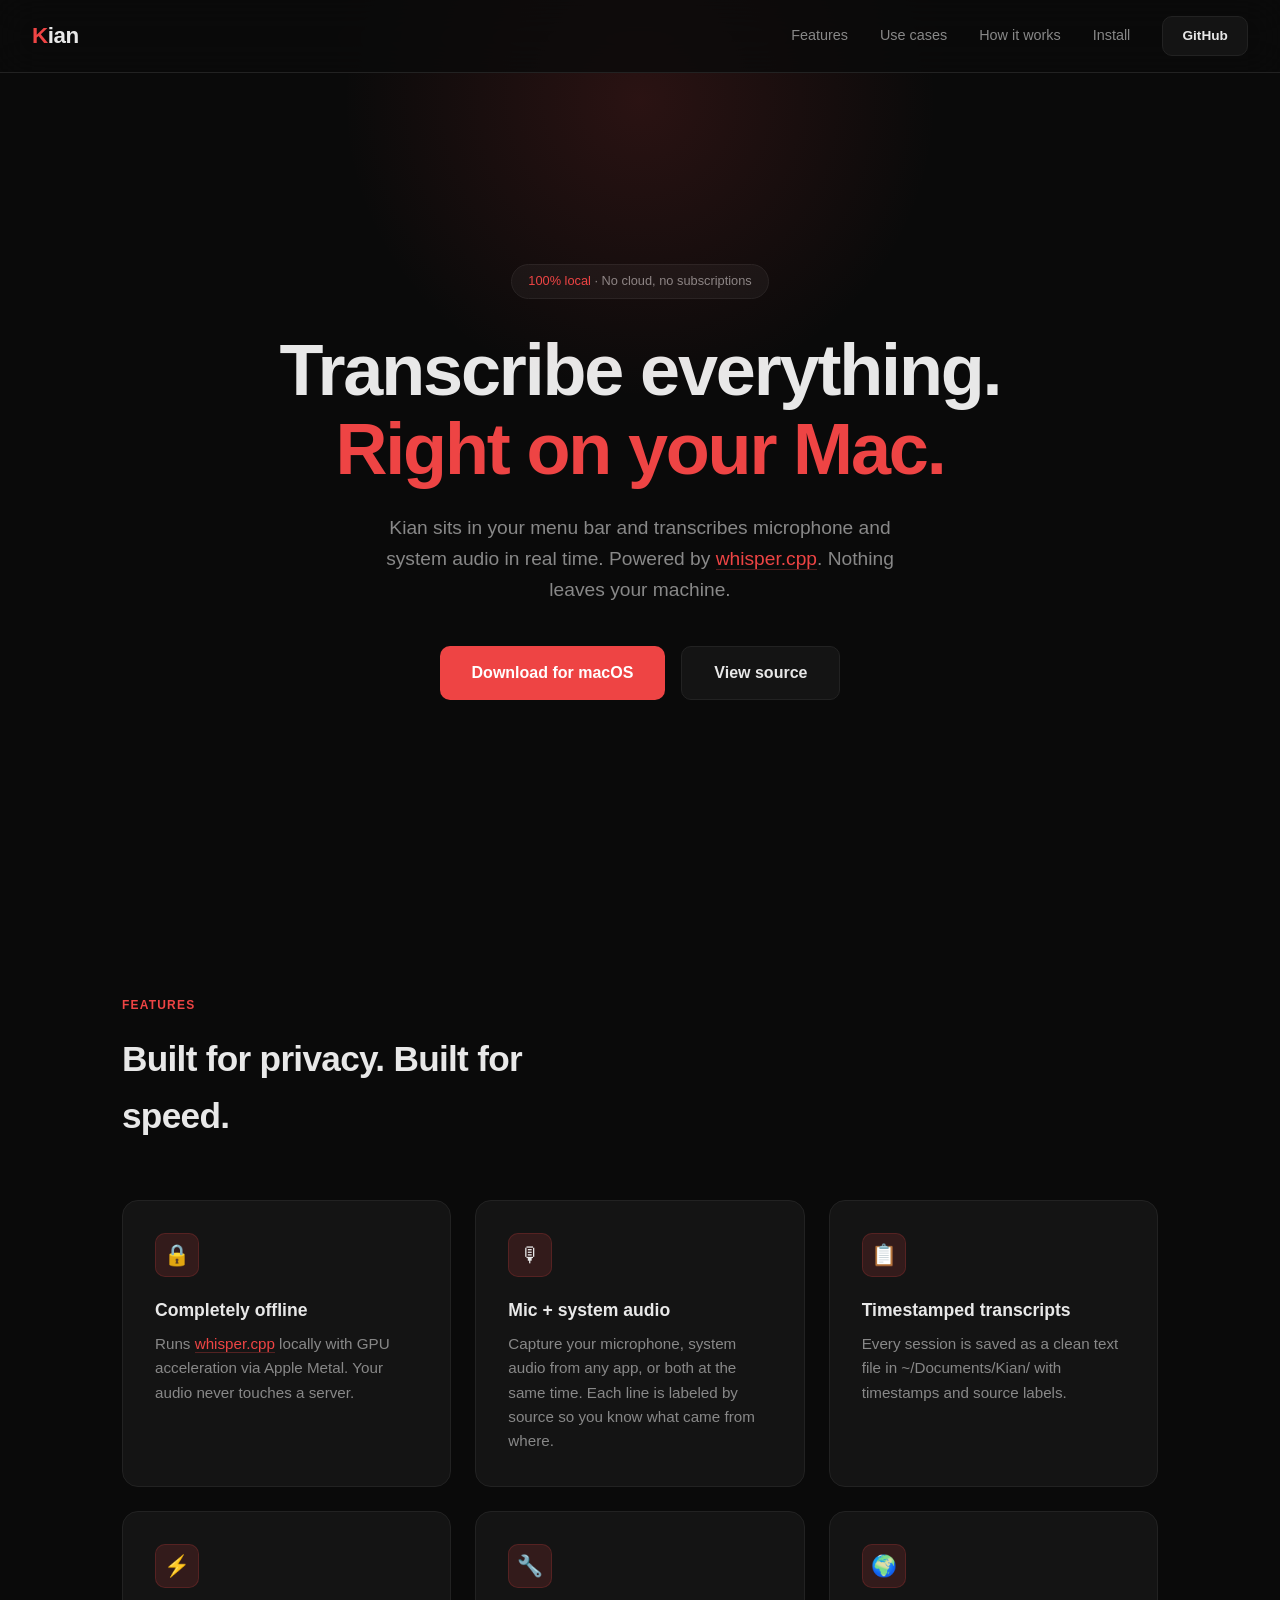
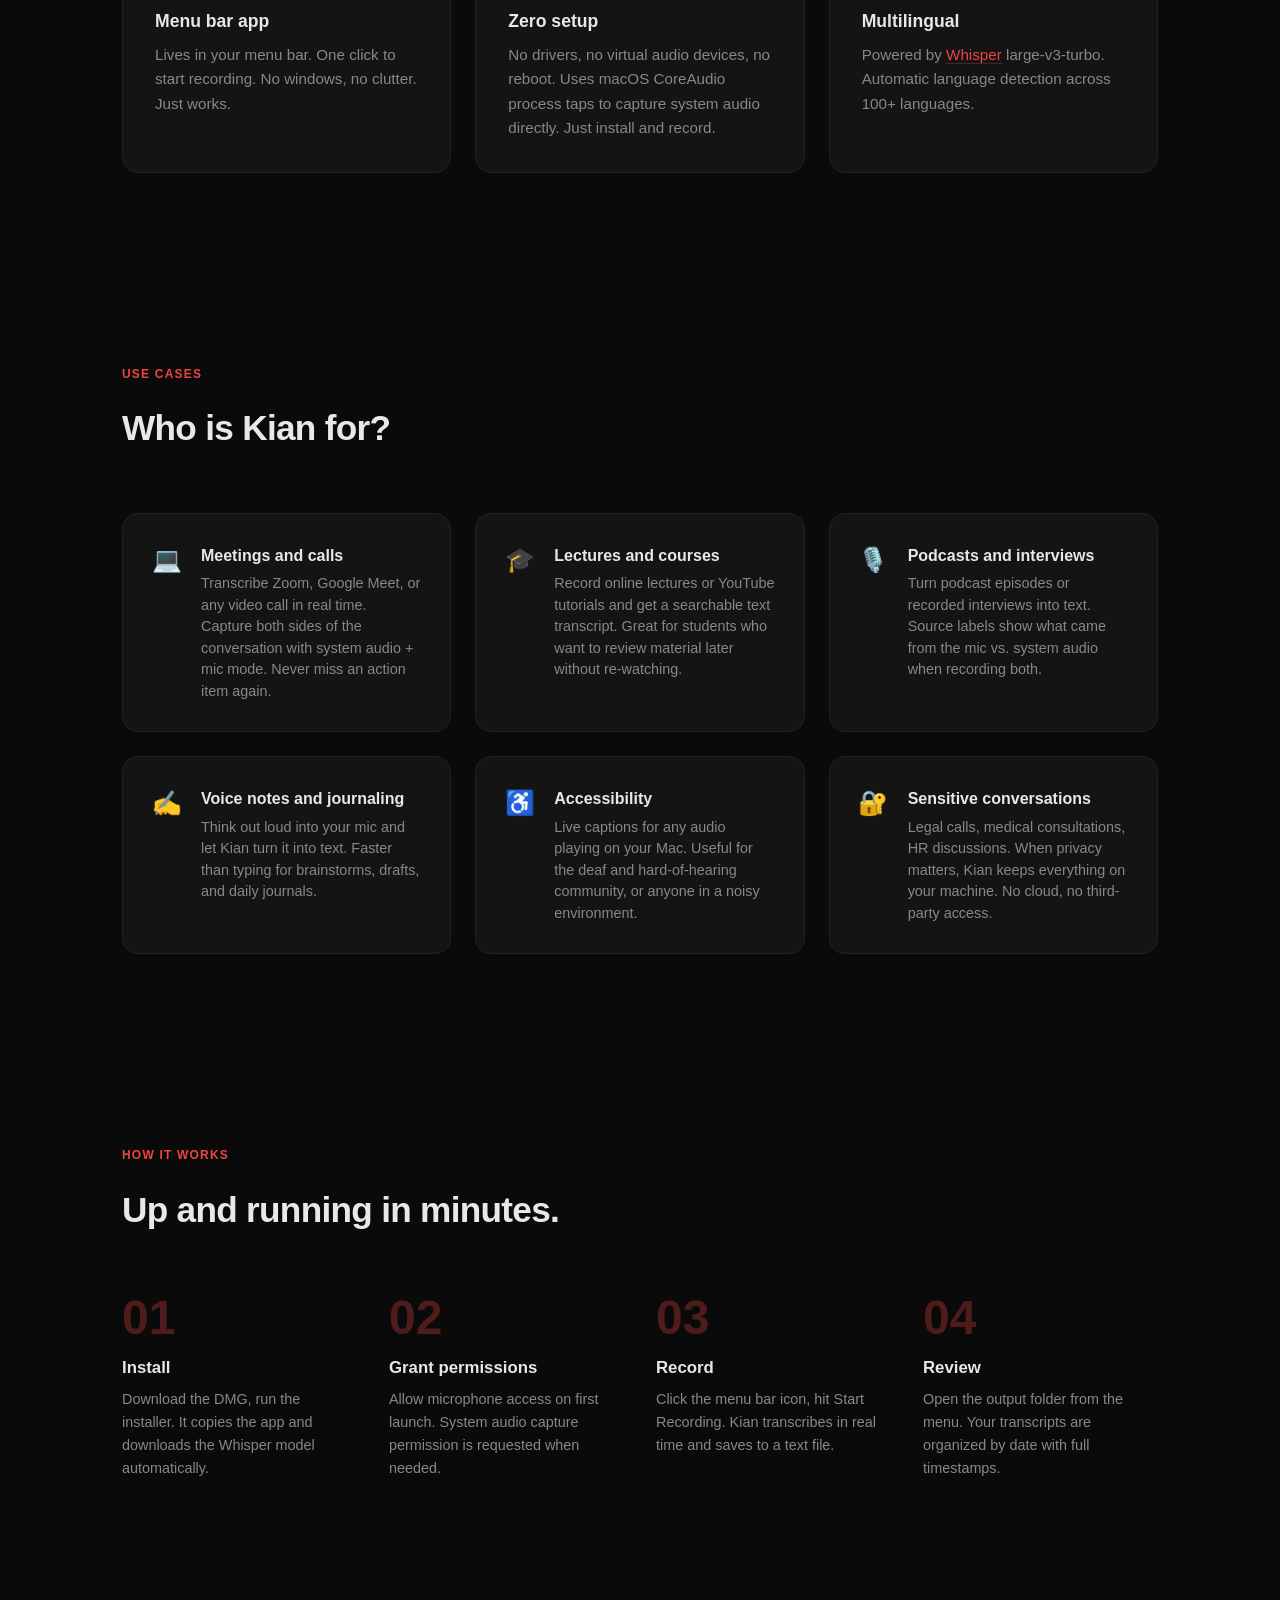
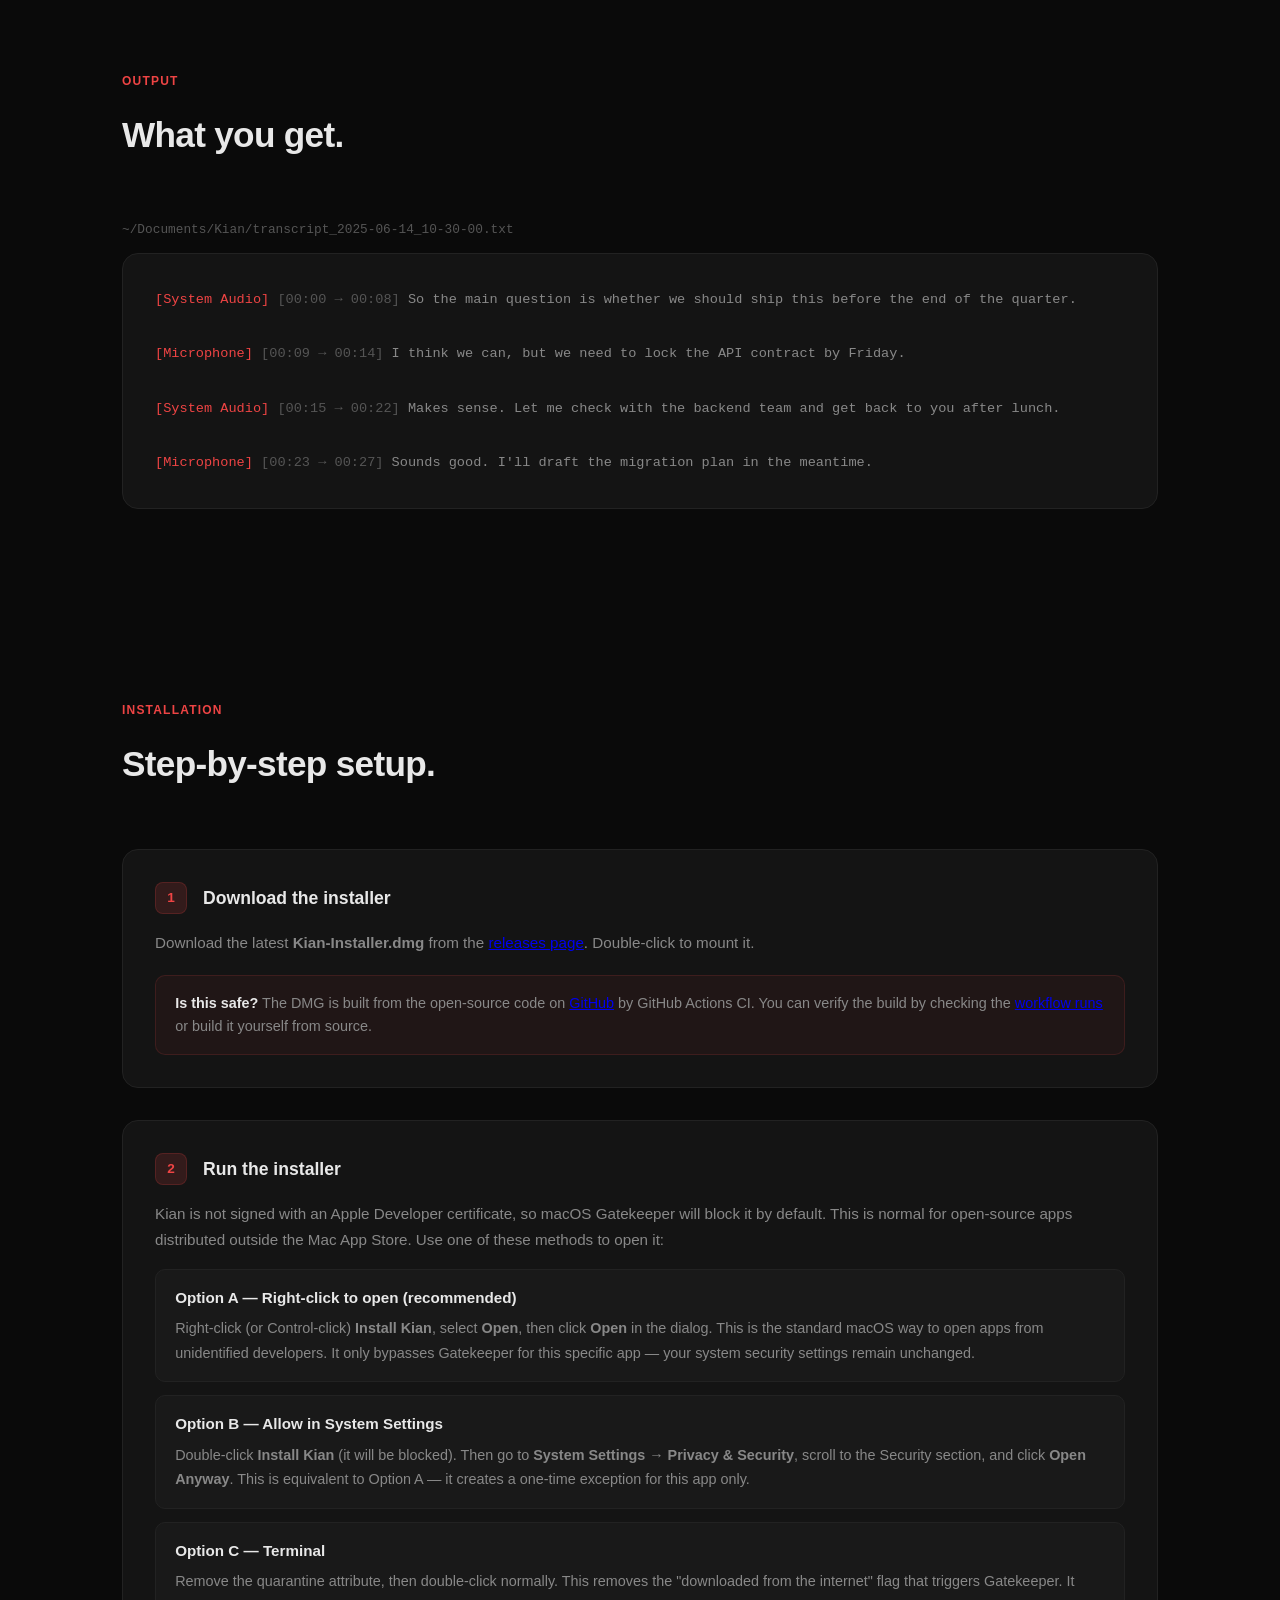
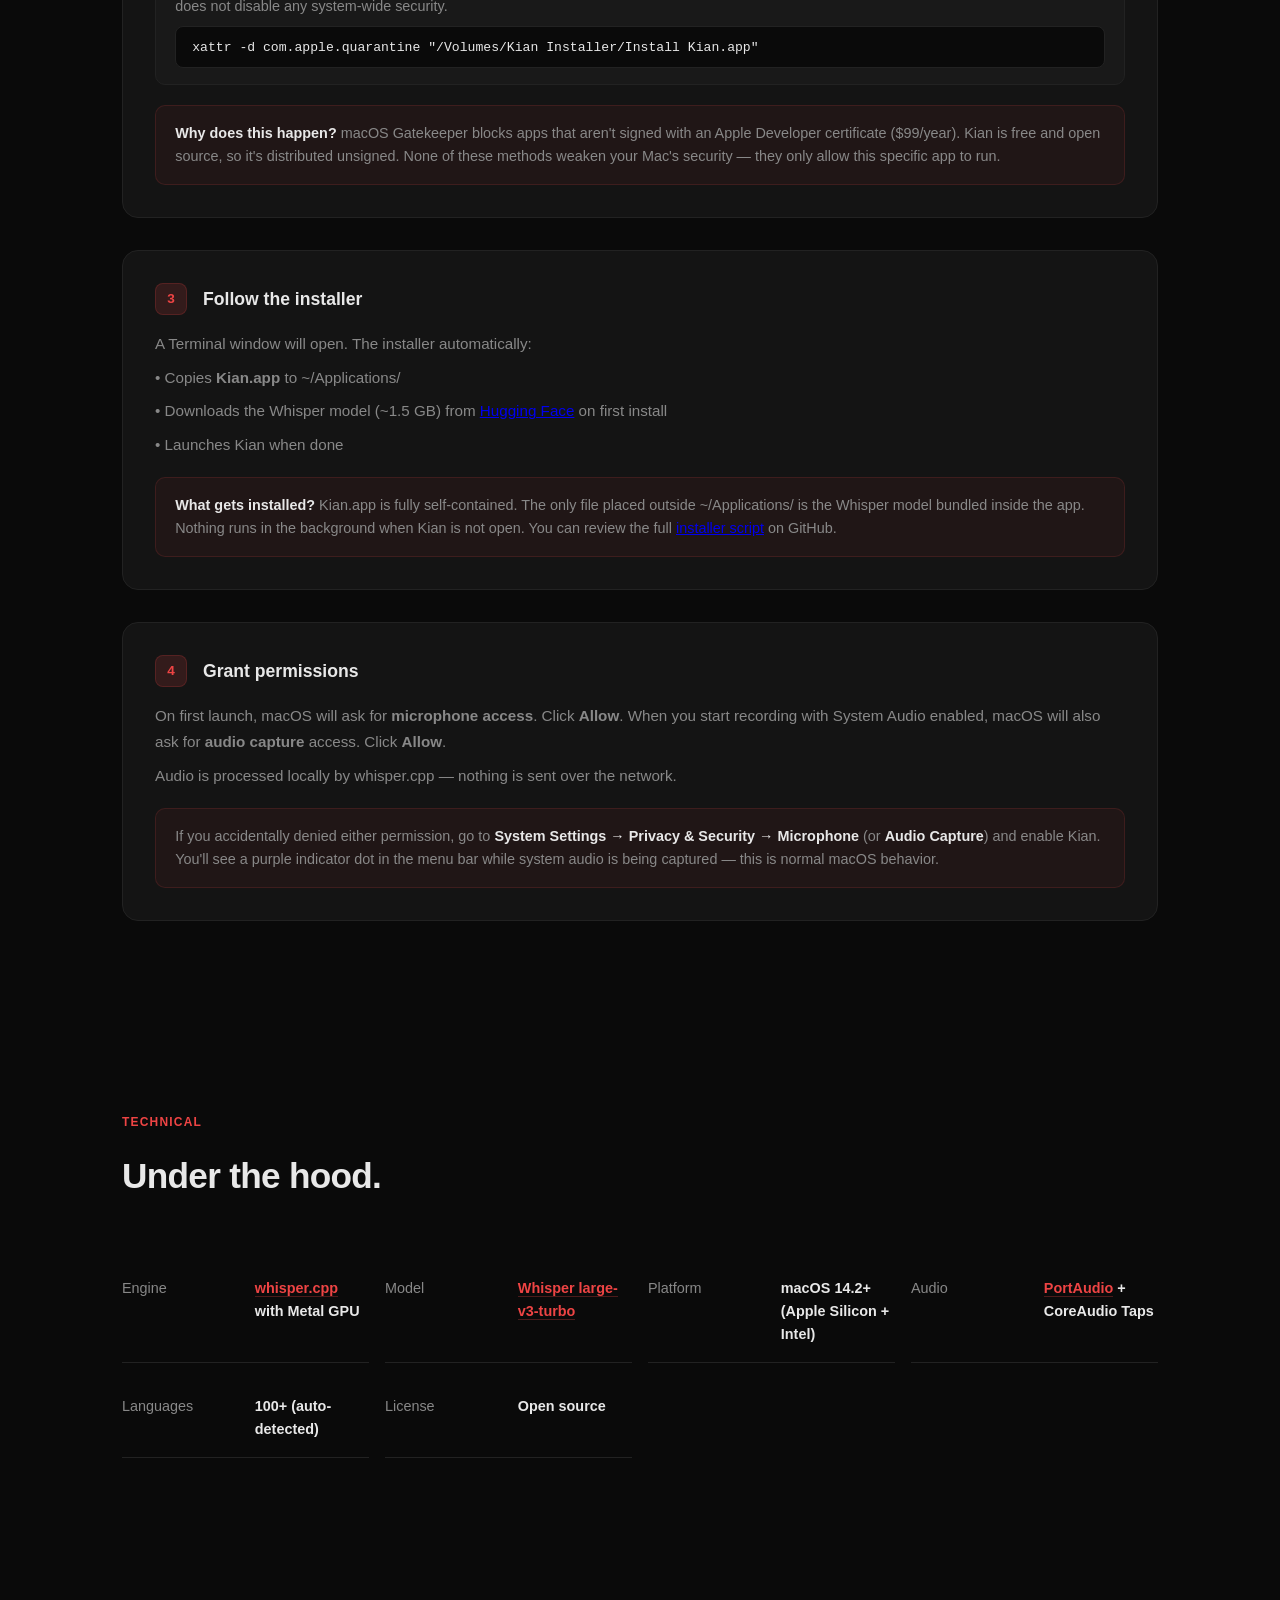
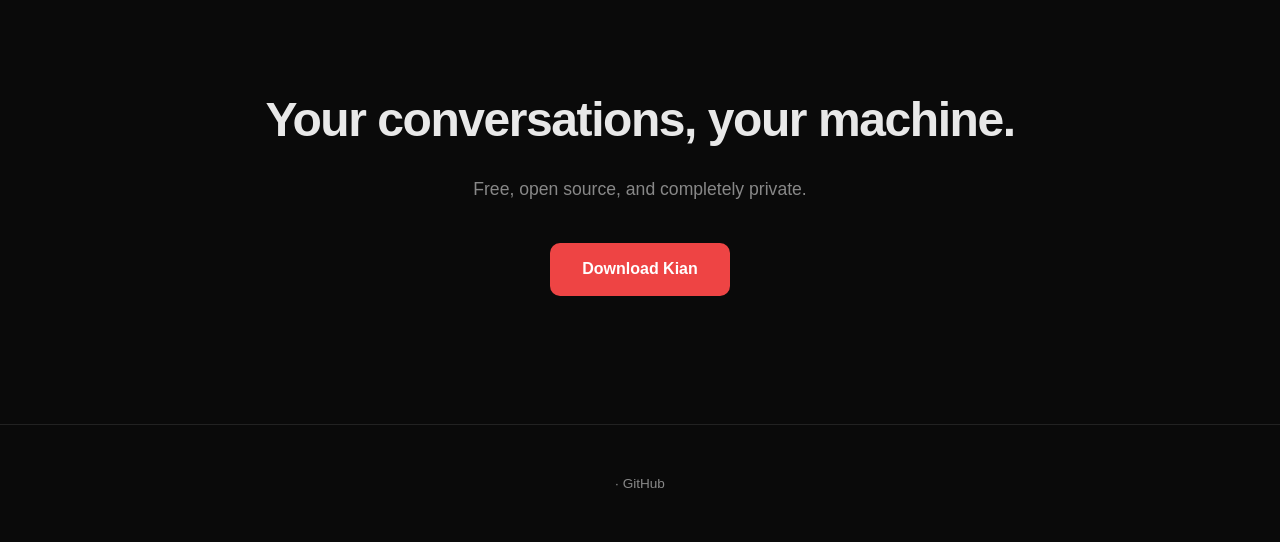
==== commit 418ad616: "Update landing page: fix claims, add sample output, direct DMG download - Fix misleading "speaker la" ====
--- a/docs/index.html
+++ b/docs/index.html
@@ -277,6 +277,38 @@
       font-size: 0.9rem;
     }
 
+    /* Sample */
+    .sample {
+      padding: 6rem 2rem;
+      max-width: 1100px;
+      margin: 0 auto;
+    }
+    .sample h2 {
+      font-size: 2.2rem;
+      font-weight: 700;
+      letter-spacing: -0.02em;
+      margin-bottom: 3.5rem;
+    }
+    .sample-output {
+      background: var(--surface);
+      border: 1px solid var(--border);
+      border-radius: 16px;
+      padding: 2rem;
+      font-family: 'SF Mono', 'Menlo', monospace;
+      font-size: 0.85rem;
+      line-height: 2;
+      color: var(--text-muted);
+      overflow-x: auto;
+    }
+    .sample-output .src { color: var(--accent); }
+    .sample-output .ts { color: #555; }
+    .sample-filename {
+      font-family: 'SF Mono', 'Menlo', monospace;
+      font-size: 0.8rem;
+      color: #555;
+      margin-bottom: 0.8rem;
+    }
+
     /* Installation */
     .installation {
       padding: 6rem 2rem;
@@ -479,7 +511,7 @@
     <a href="#use-cases">Use cases</a>
     <a href="#how-it-works">How it works</a>
     <a href="#installation">Install</a>
-    <a href="https://donate.stripe.com/REPLACE_WITH_YOUR_LINK" class="btn btn-donate" style="padding: 0.5rem 1.2rem; font-size: 0.85rem;">♥ Donate</a>
+    <!-- <a href="https://donate.stripe.com/REPLACE_WITH_YOUR_LINK" class="btn btn-donate" style="padding: 0.5rem 1.2rem; font-size: 0.85rem;">♥ Donate</a> -->
     <a href="https://github.com/viktorminko/kian" class="btn btn-secondary" style="padding: 0.5rem 1.2rem; font-size: 0.85rem;">GitHub</a>
   </div>
 </nav>
@@ -489,7 +521,7 @@
   <h1>Transcribe everything.<br><em>Right on your Mac.</em></h1>
   <p>Kian sits in your menu bar and transcribes microphone and system audio in real time. Powered by <a href="https://github.com/ggerganov/whisper.cpp" class="inline-link">whisper.cpp</a>. Nothing leaves your machine.</p>
   <div class="cta-group">
-    <a href="https://github.com/viktorminko/kian/releases/latest" class="btn btn-primary">Download for macOS</a>
+    <a href="https://github.com/viktorminko/kian/releases/latest/download/Kian-Installer.dmg" class="btn btn-primary">Download for macOS</a>
     <a href="https://github.com/viktorminko/kian" class="btn btn-secondary">View source</a>
   </div>
 </section>
@@ -508,7 +540,7 @@
     <div class="feature-card">
       <div class="feature-icon">🎙</div>
       <h3>Mic + system audio</h3>
-      <p>Capture your microphone, system audio from any app, or both at the same time with automatic speaker labeling.</p>
+      <p>Capture your microphone, system audio from any app, or both at the same time. Each line is labeled by source so you know what came from where.</p>
     </div>
 
     <div class="feature-card">
@@ -563,7 +595,7 @@
       <div class="use-case-icon">🎙️</div>
       <div>
         <h3>Podcasts and interviews</h3>
-        <p>Turn podcast episodes or recorded interviews into text. Speaker labels help distinguish who said what when using both audio sources.</p>
+        <p>Turn podcast episodes or recorded interviews into text. Source labels show what came from the mic vs. system audio when recording both.</p>
       </div>
     </div>
 
@@ -618,6 +650,18 @@
       <h3>Review</h3>
       <p>Open the output folder from the menu. Your transcripts are organized by date with full timestamps.</p>
     </div>
+  </div>
+</section>
+
+<section class="sample" id="sample">
+  <div class="section-label">Output</div>
+  <h2>What you get.</h2>
+  <div class="sample-filename">~/Documents/Kian/transcript_2025-06-14_10-30-00.txt</div>
+  <div class="sample-output">
+    <span class="src">[System Audio]</span> <span class="ts">[00:00 → 00:08]</span> So the main question is whether we should ship this before the end of the quarter.<br><br>
+    <span class="src">[Microphone]</span> <span class="ts">[00:09 → 00:14]</span> I think we can, but we need to lock the API contract by Friday.<br><br>
+    <span class="src">[System Audio]</span> <span class="ts">[00:15 → 00:22]</span> Makes sense. Let me check with the backend team and get back to you after lunch.<br><br>
+    <span class="src">[Microphone]</span> <span class="ts">[00:23 → 00:27]</span> Sounds good. I'll draft the migration plan in the meantime.
   </div>
 </section>
 
@@ -719,8 +763,8 @@
   <h2>Your conversations, your machine.</h2>
   <p>Free, open source, and completely private.</p>
   <div class="cta-group">
-    <a href="https://github.com/viktorminko/kian/releases/latest" class="btn btn-primary">Download Kian</a>
-    <a href="https://donate.stripe.com/REPLACE_WITH_YOUR_LINK" class="btn btn-donate">♥ Support Kian</a>
+    <a href="https://github.com/viktorminko/kian/releases/latest/download/Kian-Installer.dmg" class="btn btn-primary">Download Kian</a>
+    <!-- <a href="https://donate.stripe.com/REPLACE_WITH_YOUR_LINK" class="btn btn-donate">♥ Support Kian</a> -->
   </div>
 </section>
 
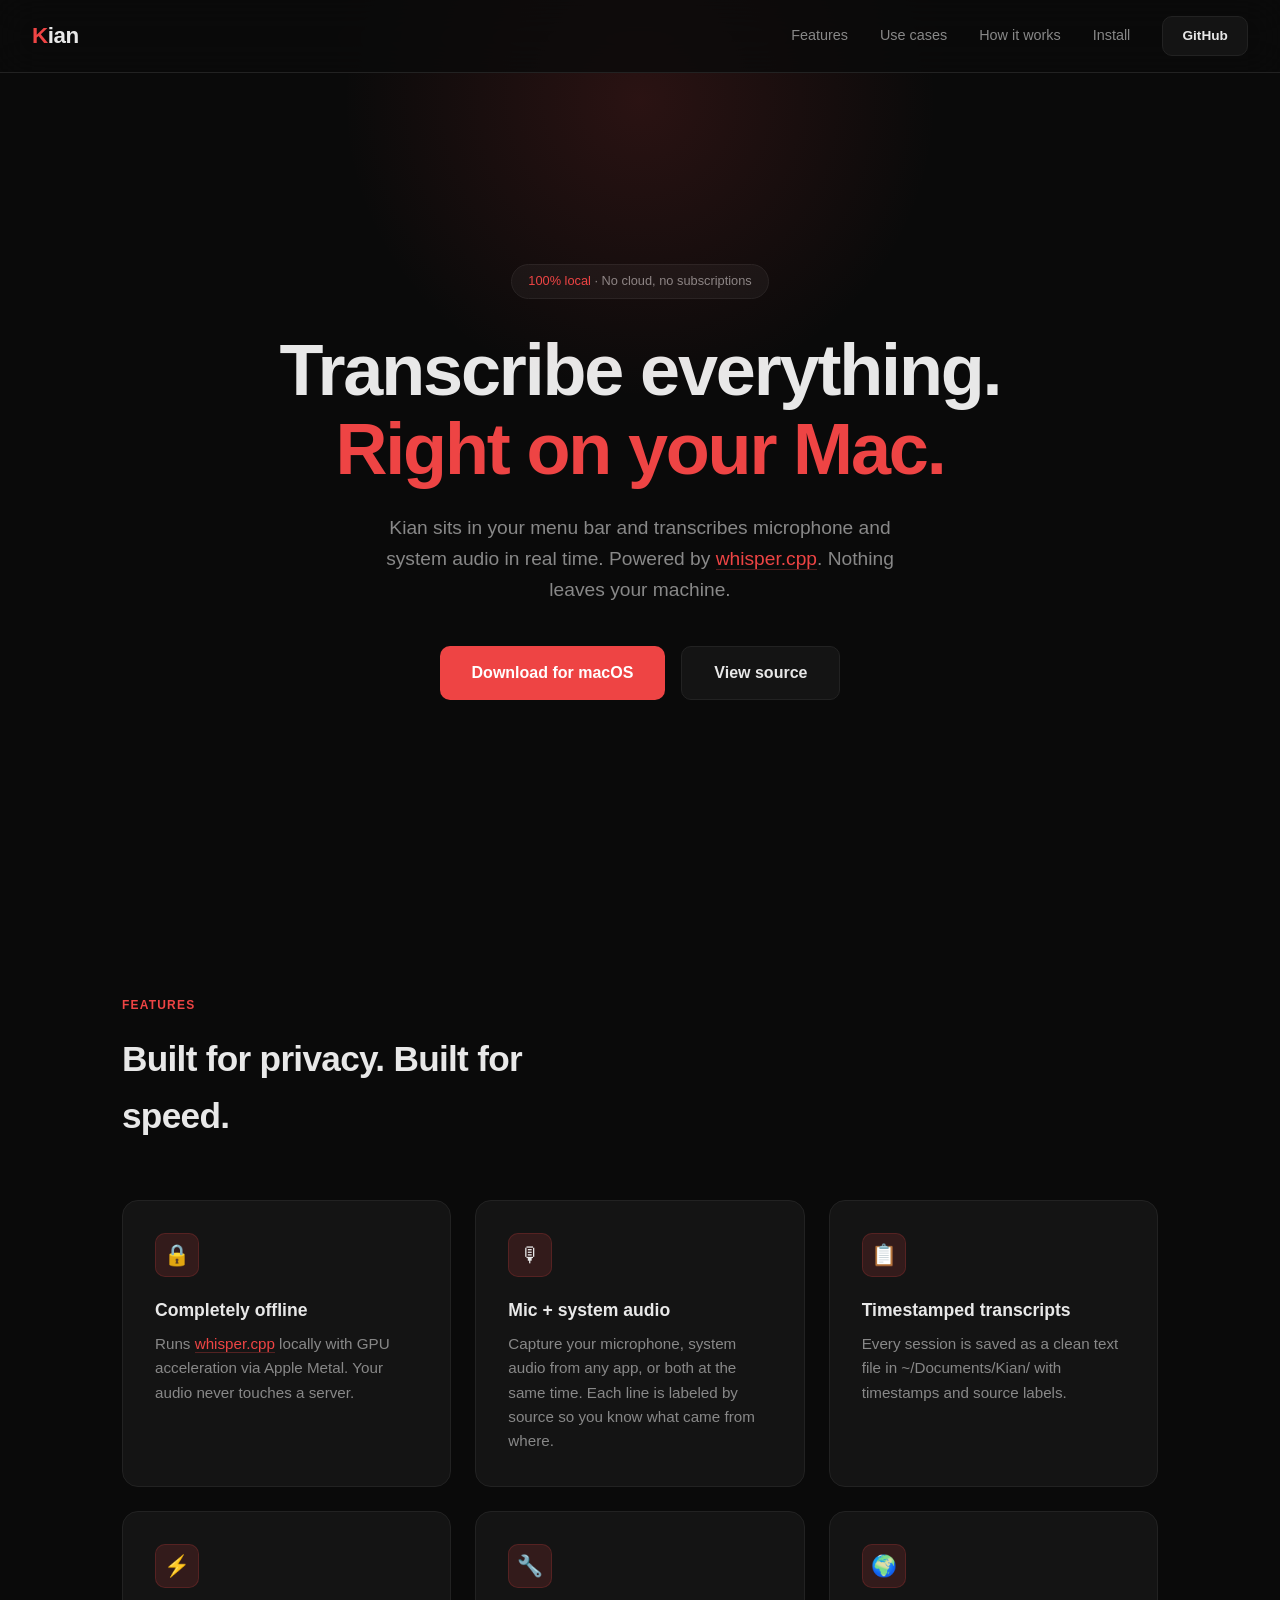
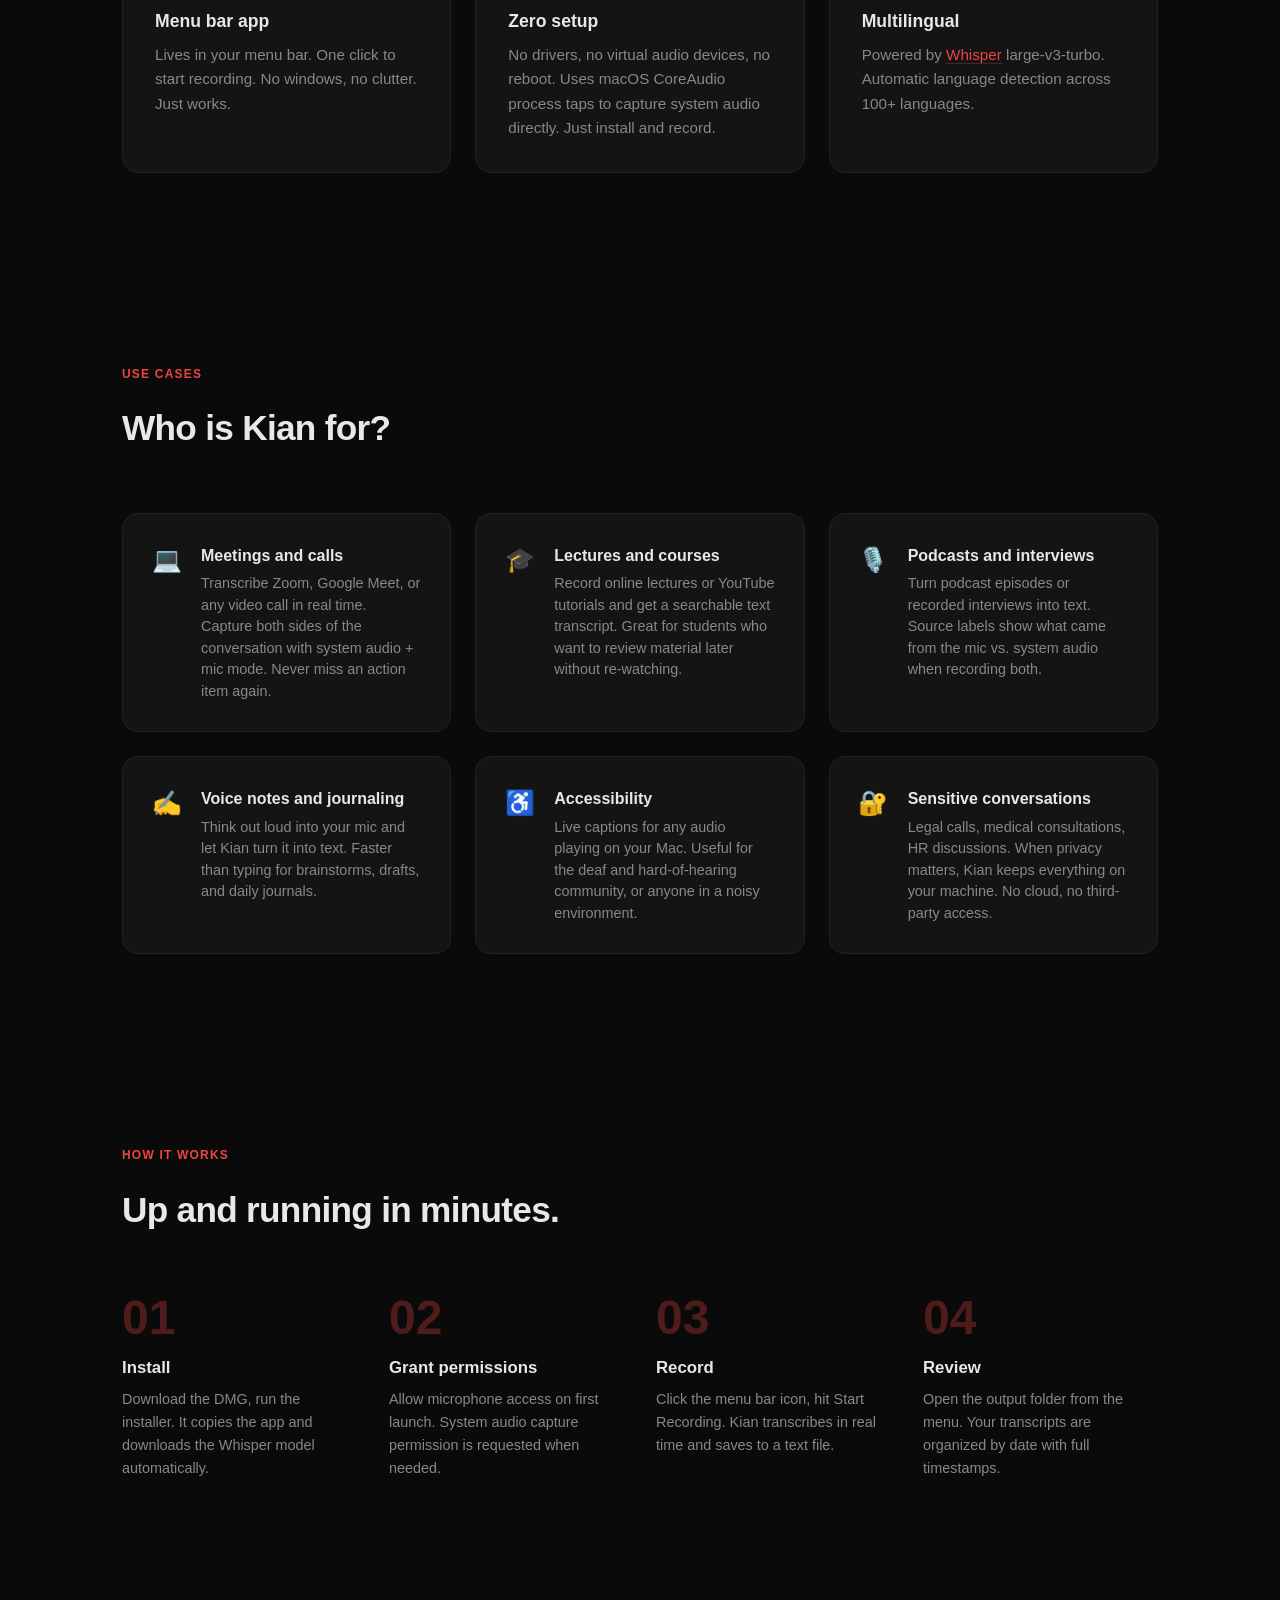
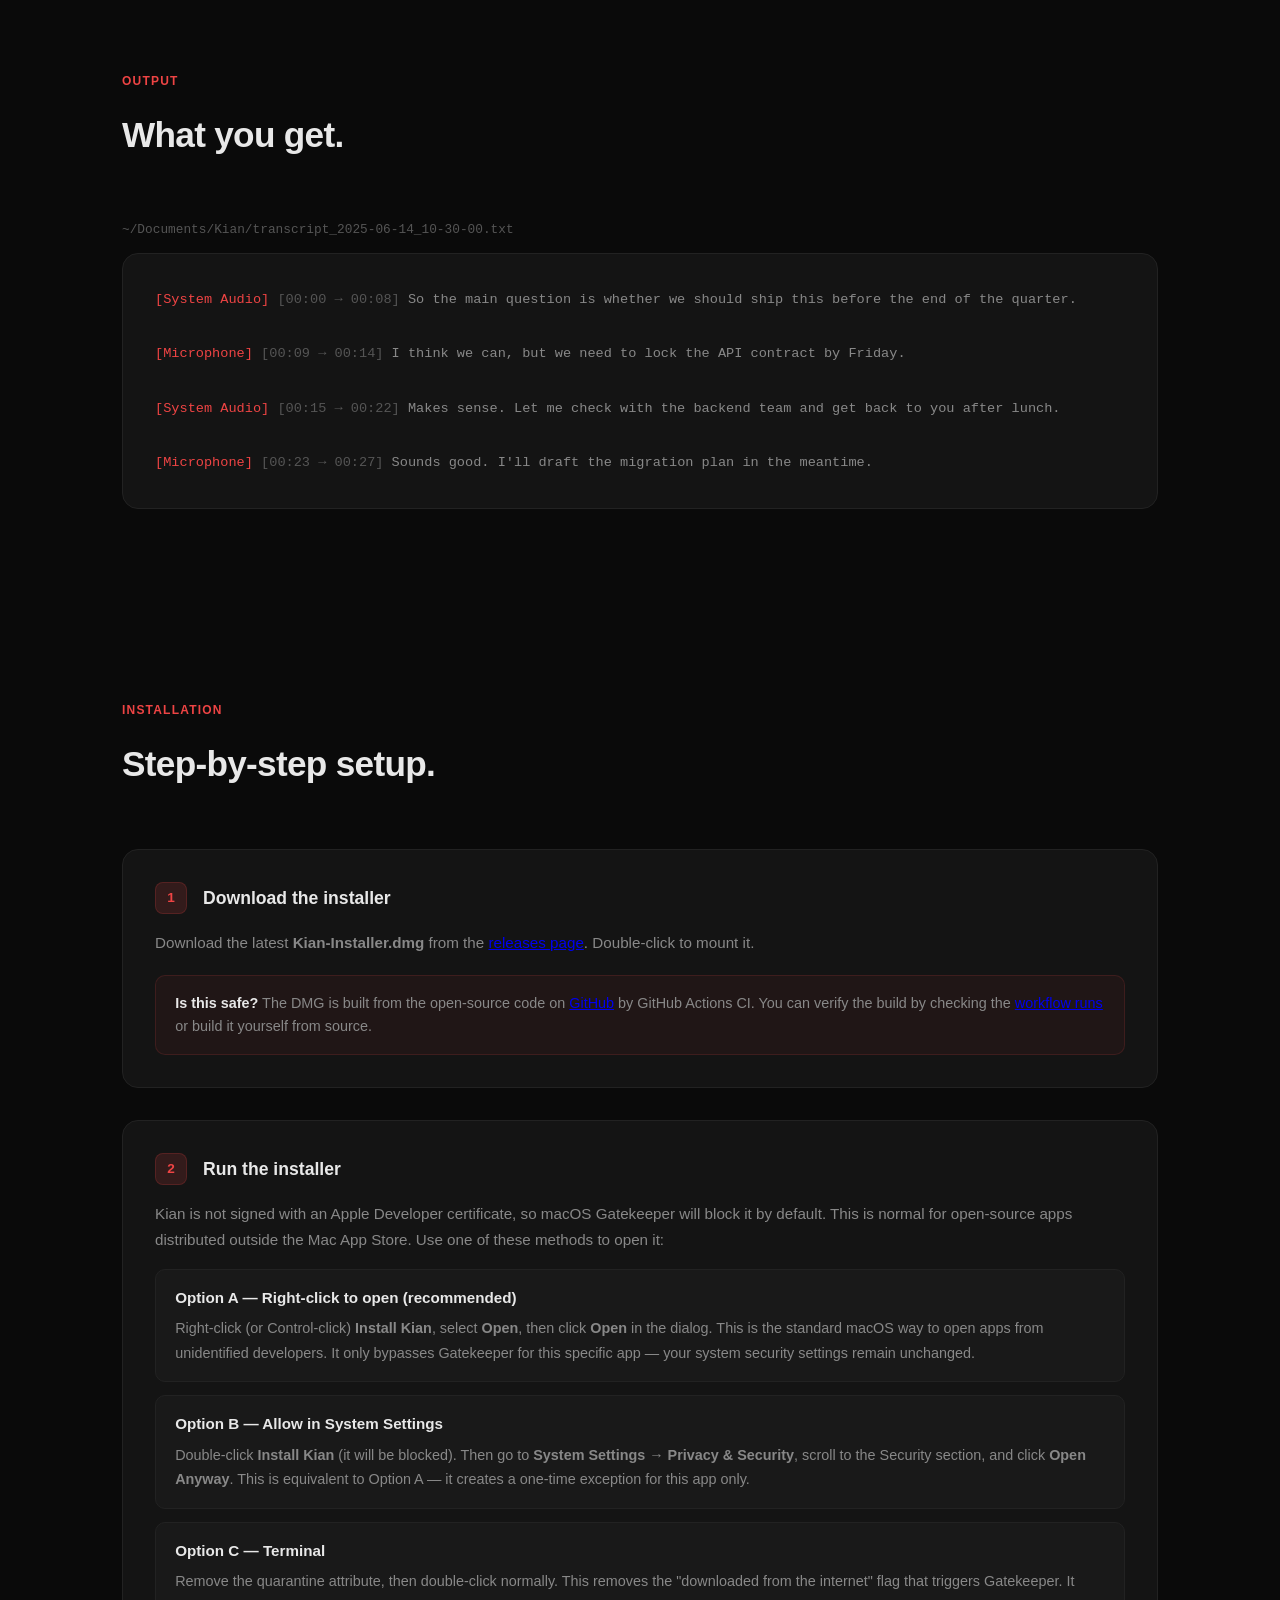
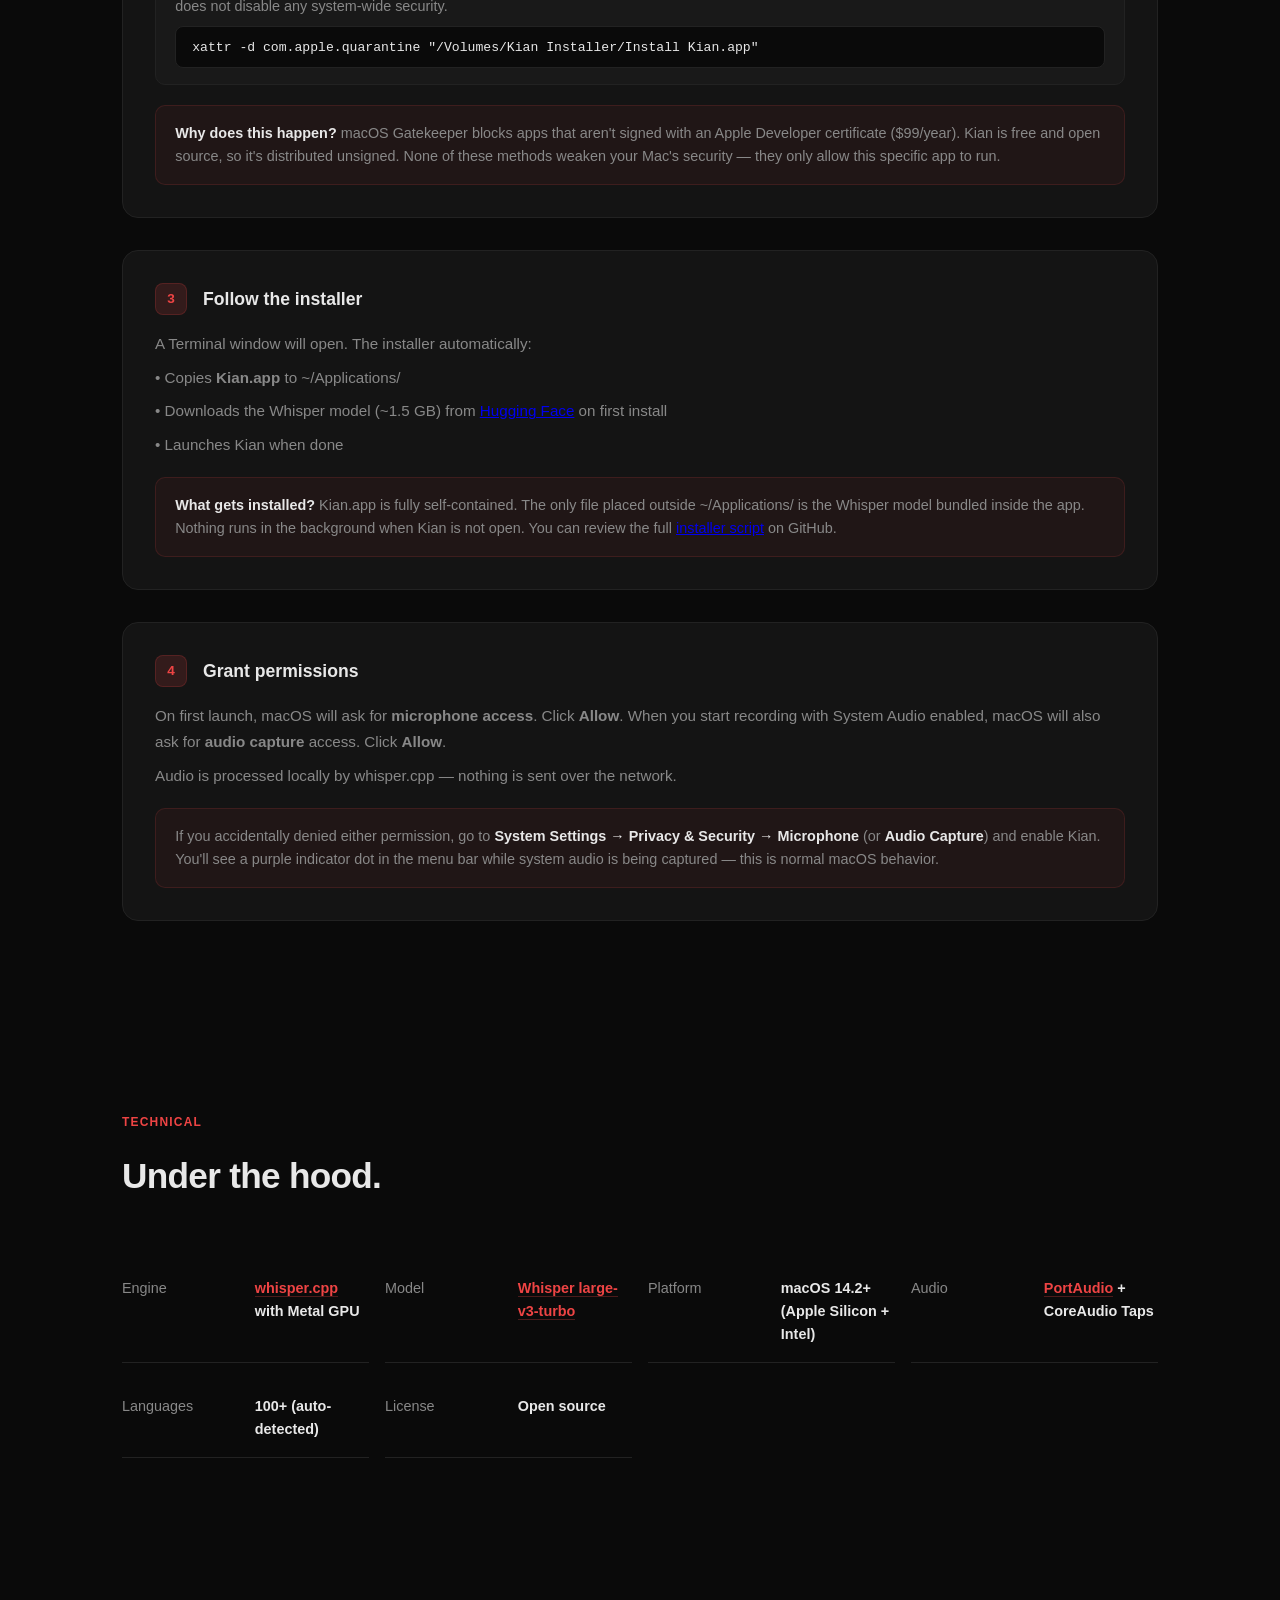
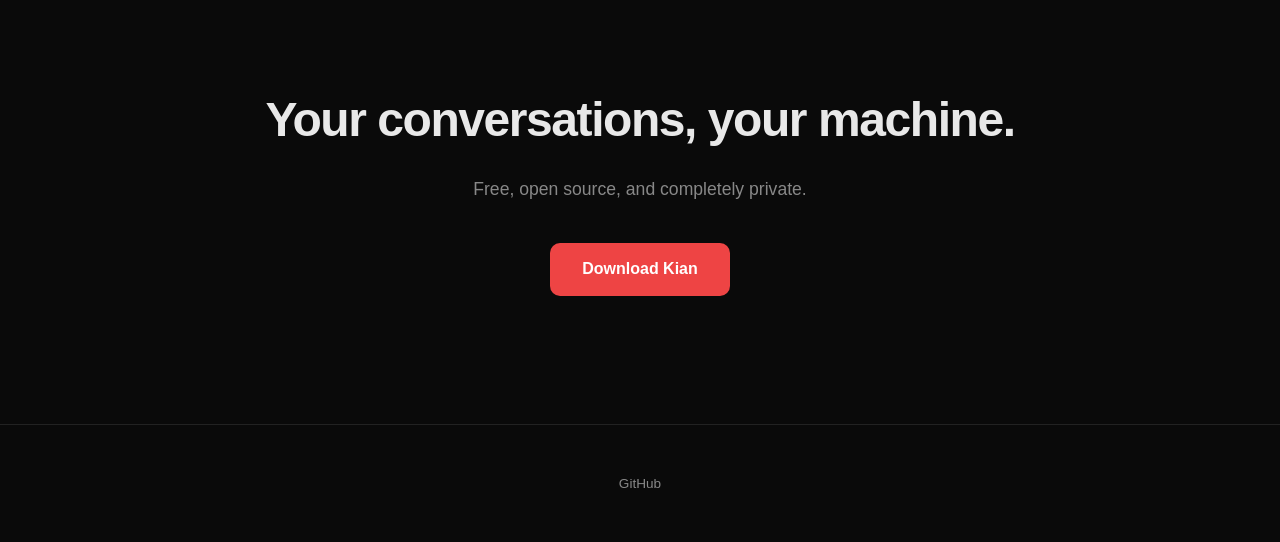
==== commit c95cc546: "Clean up repo for public release - Remove personal branding ("Built by Braz with love in Sitges") - " ====
--- a/docs/index.html
+++ b/docs/index.html
@@ -473,16 +473,6 @@
       text-decoration: none;
     }
     footer a:hover { color: var(--text); }
-    .btn-donate {
-      background: transparent;
-      color: #e44;
-      border: 1px solid rgba(228, 68, 68, 0.4);
-    }
-    .btn-donate:hover {
-      background: var(--accent-glow);
-      border-color: var(--accent);
-      transform: translateY(-1px);
-    }
 
     .feature-card a, .use-case a, .spec-item a, .hero a.inline-link {
       color: var(--accent);
@@ -511,7 +501,6 @@
     <a href="#use-cases">Use cases</a>
     <a href="#how-it-works">How it works</a>
     <a href="#installation">Install</a>
-    <!-- <a href="https://donate.stripe.com/REPLACE_WITH_YOUR_LINK" class="btn btn-donate" style="padding: 0.5rem 1.2rem; font-size: 0.85rem;">♥ Donate</a> -->
     <a href="https://github.com/viktorminko/kian" class="btn btn-secondary" style="padding: 0.5rem 1.2rem; font-size: 0.85rem;">GitHub</a>
   </div>
 </nav>
@@ -764,12 +753,11 @@
   <p>Free, open source, and completely private.</p>
   <div class="cta-group">
     <a href="https://github.com/viktorminko/kian/releases/latest/download/Kian-Installer.dmg" class="btn btn-primary">Download Kian</a>
-    <!-- <a href="https://donate.stripe.com/REPLACE_WITH_YOUR_LINK" class="btn btn-donate">♥ Support Kian</a> -->
   </div>
 </section>
 
 <footer>
-  <p> &middot; <a href="https://github.com/viktorminko/kian">GitHub</a></p>
+  <p><a href="https://github.com/viktorminko/kian">GitHub</a></p>
 </footer>
 
 </body>
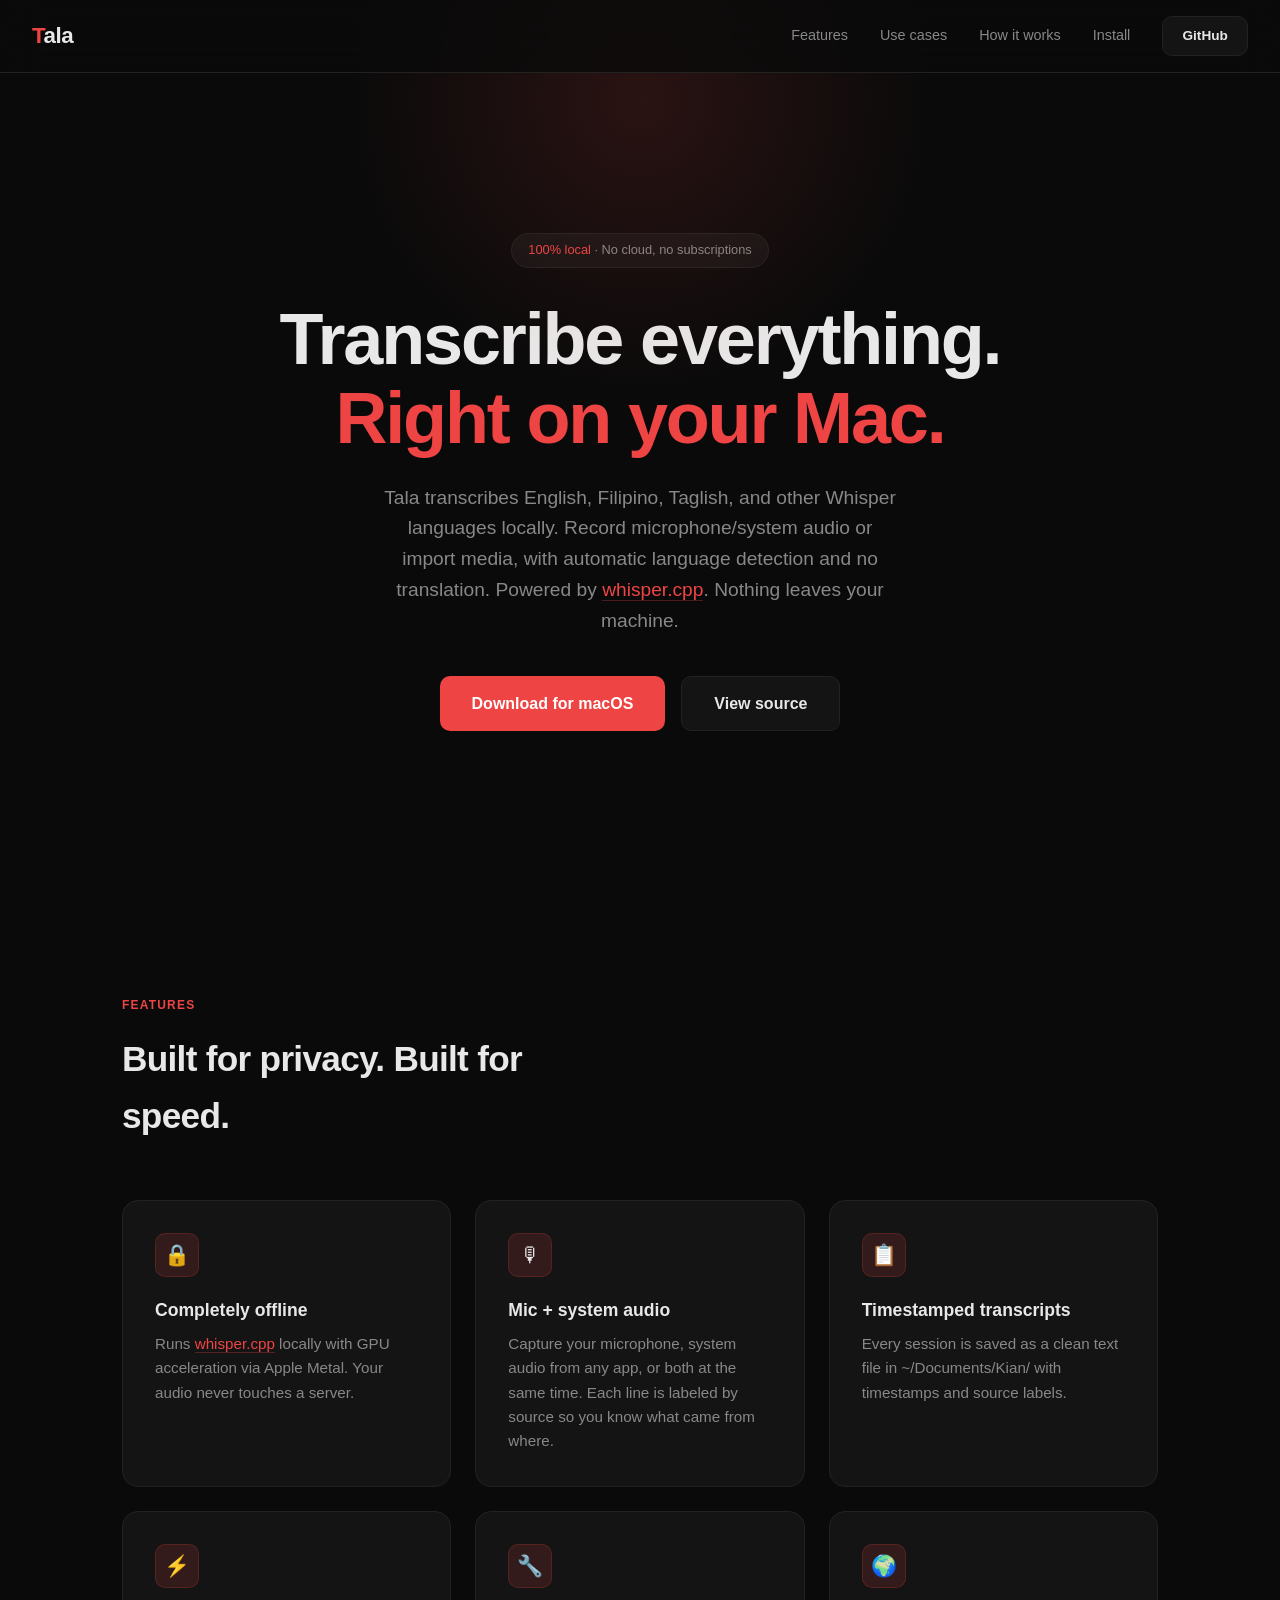
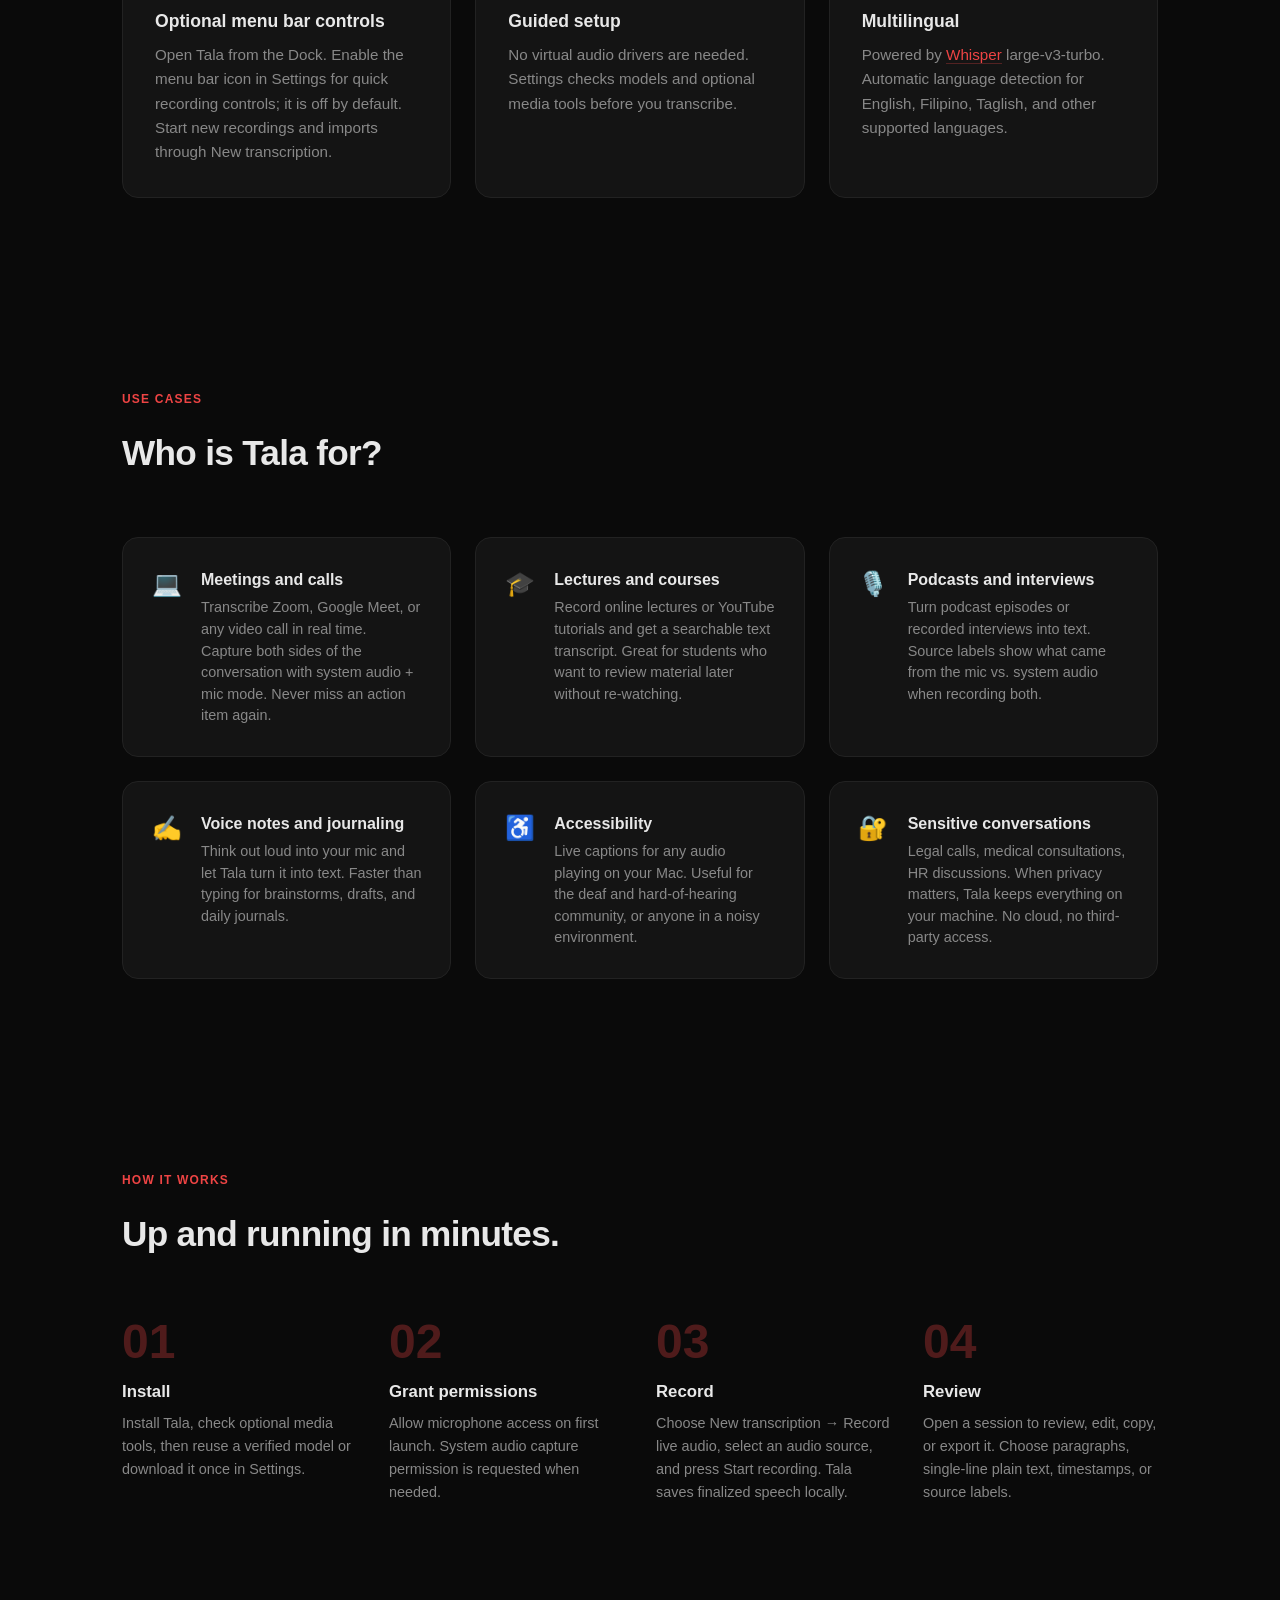
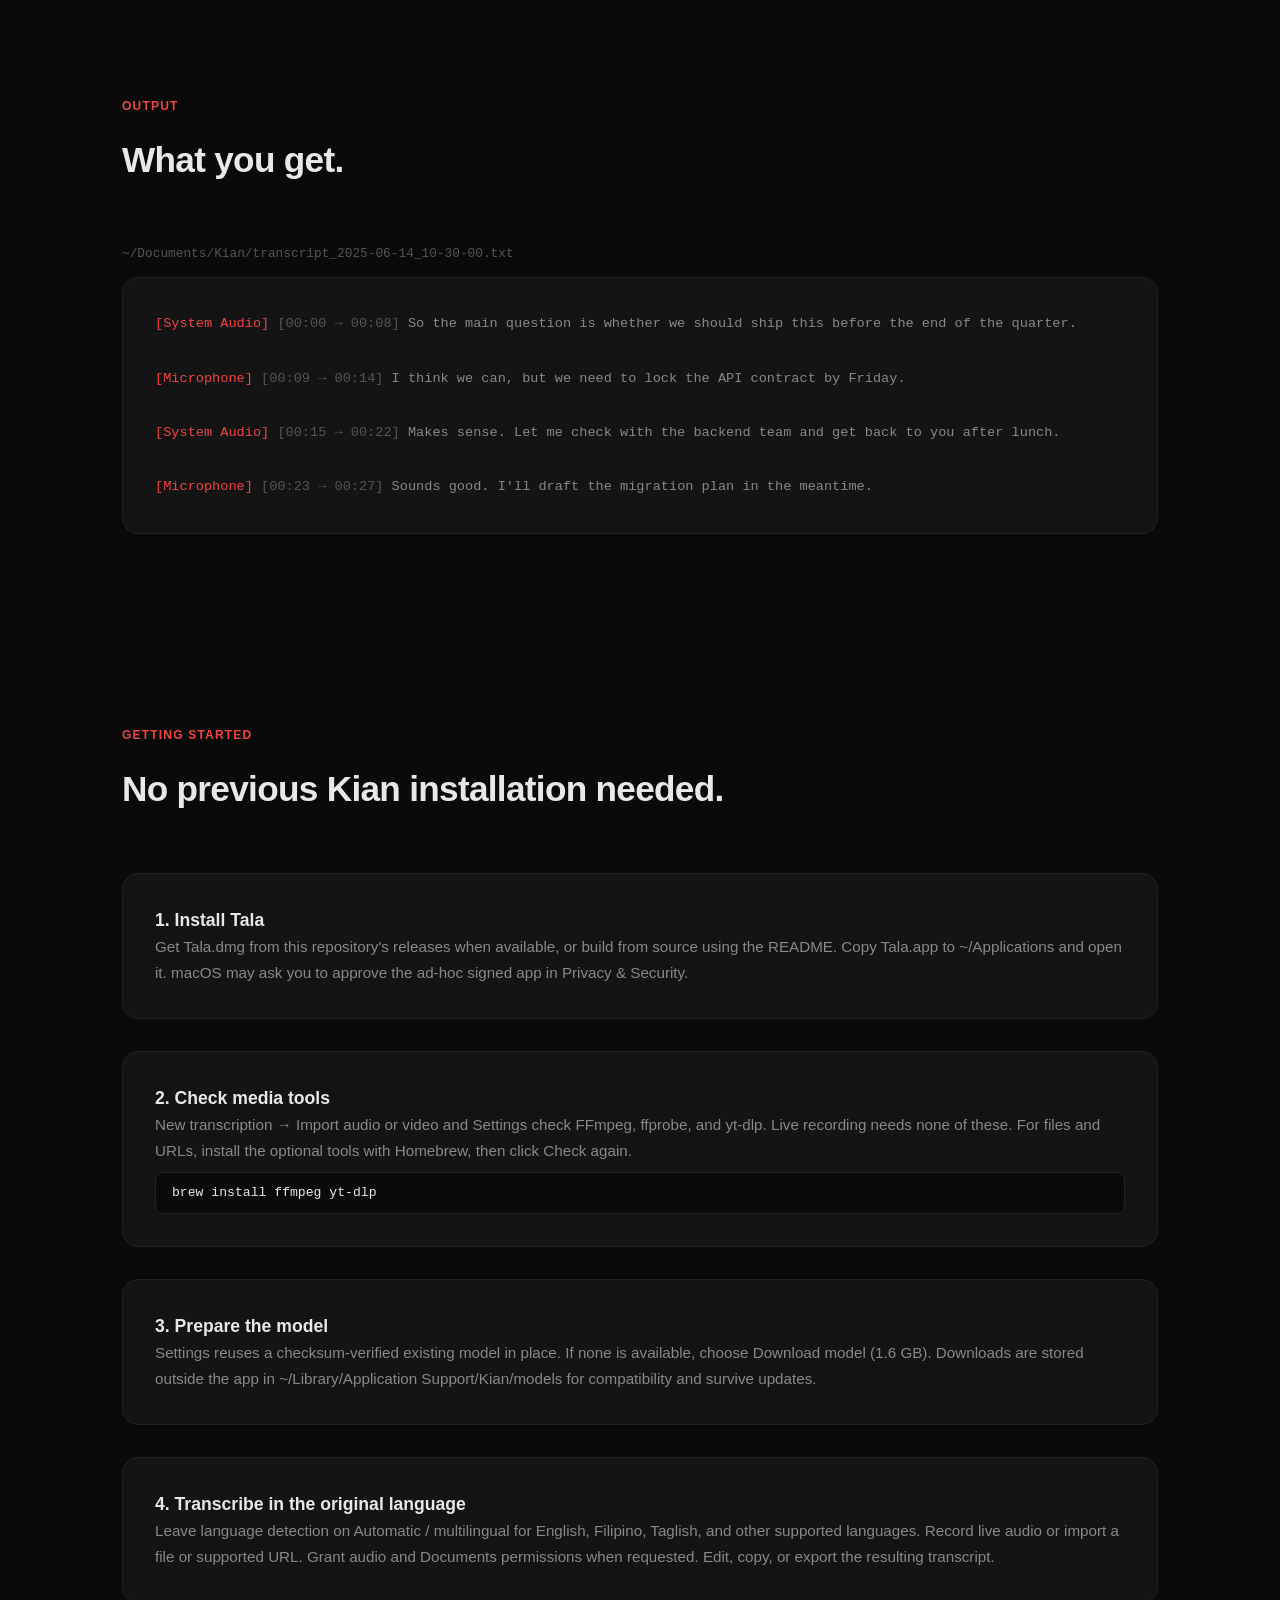
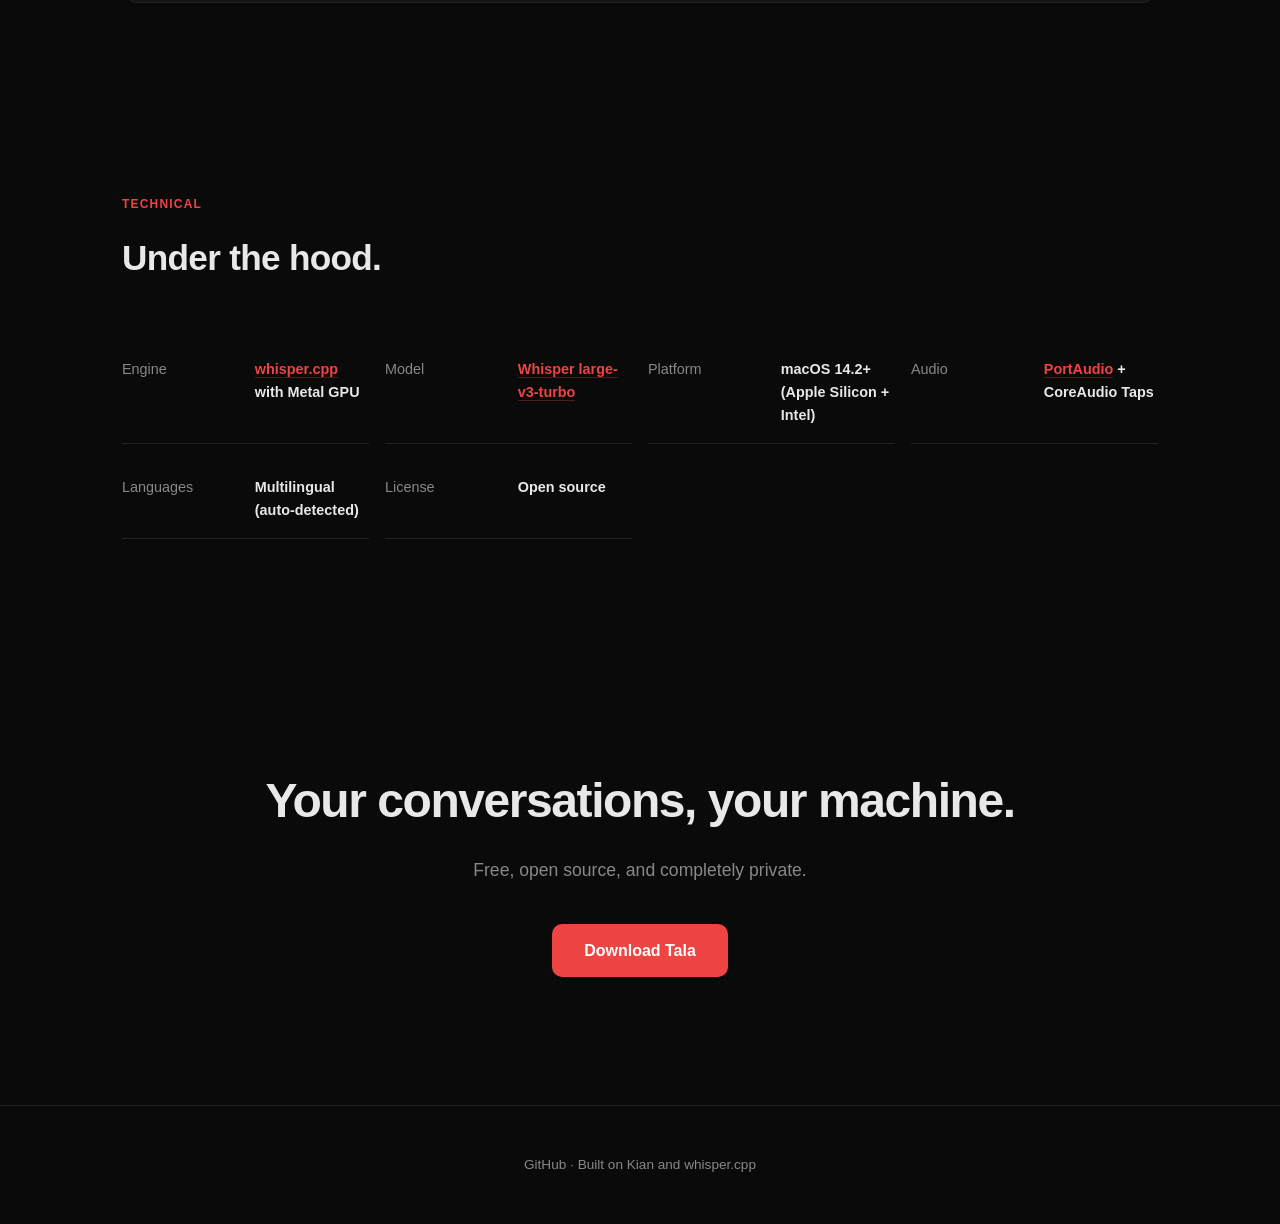
==== commit efc59382: "feat: Linux, ui redesign, and single-line export. - updated file-drop handling - removed duplicate h" ====
--- a/docs/index.html
+++ b/docs/index.html
@@ -3,7 +3,7 @@
 <head>
   <meta charset="UTF-8">
   <meta name="viewport" content="width=device-width, initial-scale=1.0">
-  <title>Kian — Local Audio Transcription for macOS</title>
+  <title>Tala — Local Audio Transcription for macOS</title>
   <style>
     :root {
       --bg: #0a0a0a;
@@ -495,23 +495,23 @@
 <body>
 
 <nav>
-  <div class="logo"><span>K</span>ian</div>
+  <div class="logo"><span>T</span>ala</div>
   <div class="nav-links">
     <a href="#features">Features</a>
     <a href="#use-cases">Use cases</a>
     <a href="#how-it-works">How it works</a>
     <a href="#installation">Install</a>
-    <a href="https://github.com/viktorminko/kian" class="btn btn-secondary" style="padding: 0.5rem 1.2rem; font-size: 0.85rem;">GitHub</a>
+    <a href="https://github.com/Ajtn05/Kian-Studio" class="btn btn-secondary" style="padding: 0.5rem 1.2rem; font-size: 0.85rem;">GitHub</a>
   </div>
 </nav>
 
 <section class="hero">
   <div class="badge"><span>100% local</span> &middot; No cloud, no subscriptions</div>
   <h1>Transcribe everything.<br><em>Right on your Mac.</em></h1>
-  <p>Kian sits in your menu bar and transcribes microphone and system audio in real time. Powered by <a href="https://github.com/ggerganov/whisper.cpp" class="inline-link">whisper.cpp</a>. Nothing leaves your machine.</p>
+  <p>Tala transcribes English, Filipino, Taglish, and other Whisper languages locally. Record microphone/system audio or import media, with automatic language detection and no translation. Powered by <a href="https://github.com/ggerganov/whisper.cpp" class="inline-link">whisper.cpp</a>. Nothing leaves your machine.</p>
   <div class="cta-group">
-    <a href="https://github.com/viktorminko/kian/releases/latest/download/Kian-Installer.dmg" class="btn btn-primary">Download for macOS</a>
-    <a href="https://github.com/viktorminko/kian" class="btn btn-secondary">View source</a>
+    <a href="https://github.com/Ajtn05/Kian-Studio/releases" class="btn btn-primary">Download for macOS</a>
+    <a href="https://github.com/Ajtn05/Kian-Studio" class="btn btn-secondary">View source</a>
   </div>
 </section>
 
@@ -540,20 +540,20 @@
 
     <div class="feature-card">
       <div class="feature-icon">⚡</div>
-      <h3>Menu bar app</h3>
-      <p>Lives in your menu bar. One click to start recording. No windows, no clutter. Just works.</p>
+      <h3>Optional menu bar controls</h3>
+      <p>Open Tala from the Dock. Enable the menu bar icon in Settings for quick recording controls; it is off by default. Start new recordings and imports through New transcription.</p>
     </div>
 
     <div class="feature-card">
       <div class="feature-icon">🔧</div>
-      <h3>Zero setup</h3>
-      <p>No drivers, no virtual audio devices, no reboot. Uses macOS CoreAudio process taps to capture system audio directly. Just install and record.</p>
+      <h3>Guided setup</h3>
+      <p>No virtual audio drivers are needed. Settings checks models and optional media tools before you transcribe.</p>
     </div>
 
     <div class="feature-card">
       <div class="feature-icon">🌍</div>
       <h3>Multilingual</h3>
-      <p>Powered by <a href="https://github.com/openai/whisper">Whisper</a> large-v3-turbo. Automatic language detection across 100+ languages.</p>
+      <p>Powered by <a href="https://github.com/openai/whisper">Whisper</a> large-v3-turbo. Automatic language detection for English, Filipino, Taglish, and other supported languages.</p>
     </div>
 
   </div>
@@ -561,7 +561,7 @@
 
 <section class="use-cases" id="use-cases">
   <div class="section-label">Use cases</div>
-  <h2>Who is Kian for?</h2>
+  <h2>Who is Tala for?</h2>
   <div class="use-case-grid">
 
     <div class="use-case">
@@ -592,7 +592,7 @@
       <div class="use-case-icon">✍️</div>
       <div>
         <h3>Voice notes and journaling</h3>
-        <p>Think out loud into your mic and let Kian turn it into text. Faster than typing for brainstorms, drafts, and daily journals.</p>
+        <p>Think out loud into your mic and let Tala turn it into text. Faster than typing for brainstorms, drafts, and daily journals.</p>
       </div>
     </div>
 
@@ -608,7 +608,7 @@
       <div class="use-case-icon">🔐</div>
       <div>
         <h3>Sensitive conversations</h3>
-        <p>Legal calls, medical consultations, HR discussions. When privacy matters, Kian keeps everything on your machine. No cloud, no third-party access.</p>
+        <p>Legal calls, medical consultations, HR discussions. When privacy matters, Tala keeps everything on your machine. No cloud, no third-party access.</p>
       </div>
     </div>
 
@@ -622,7 +622,7 @@
     <div class="step">
       <div class="step-number">01</div>
       <h3>Install</h3>
-      <p>Download the DMG, run the installer. It copies the app and downloads the Whisper model automatically.</p>
+      <p>Install Tala, check optional media tools, then reuse a verified model or download it once in Settings.</p>
     </div>
     <div class="step">
       <div class="step-number">02</div>
@@ -632,12 +632,12 @@
     <div class="step">
       <div class="step-number">03</div>
       <h3>Record</h3>
-      <p>Click the menu bar icon, hit Start Recording. Kian transcribes in real time and saves to a text file.</p>
+      <p>Choose New transcription → Record live audio, select an audio source, and press Start recording. Tala saves finalized speech locally.</p>
     </div>
     <div class="step">
       <div class="step-number">04</div>
       <h3>Review</h3>
-      <p>Open the output folder from the menu. Your transcripts are organized by date with full timestamps.</p>
+      <p>Open a session to review, edit, copy, or export it. Choose paragraphs, single-line plain text, timestamps, or source labels.</p>
     </div>
   </div>
 </section>
@@ -655,65 +655,13 @@
 </section>
 
 <section class="installation" id="installation">
-  <div class="section-label">Installation</div>
-  <h2>Step-by-step setup.</h2>
+  <div class="section-label">Getting started</div>
+  <h2>No previous Kian installation needed.</h2>
   <div class="install-steps">
-
-    <div class="install-step">
-      <div class="install-step-header">
-        <div class="install-step-num">1</div>
-        <h3>Download the installer</h3>
-      </div>
-      <p>Download the latest <strong>Kian-Installer.dmg</strong> from the <a href="https://github.com/viktorminko/kian/releases/latest">releases page</a>. Double-click to mount it.</p>
-      <div class="install-note"><strong>Is this safe?</strong> The DMG is built from the open-source code on <a href="https://github.com/viktorminko/kian">GitHub</a> by GitHub Actions CI. You can verify the build by checking the <a href="https://github.com/viktorminko/kian/actions">workflow runs</a> or build it yourself from source.</div>
-    </div>
-
-    <div class="install-step">
-      <div class="install-step-header">
-        <div class="install-step-num">2</div>
-        <h3>Run the installer</h3>
-      </div>
-      <p>Kian is not signed with an Apple Developer certificate, so macOS Gatekeeper will block it by default. This is normal for open-source apps distributed outside the Mac App Store. Use one of these methods to open it:</p>
-      <div class="install-options">
-        <div class="install-option">
-          <h4>Option A — Right-click to open (recommended)</h4>
-          <p>Right-click (or Control-click) <strong>Install Kian</strong>, select <strong>Open</strong>, then click <strong>Open</strong> in the dialog. This is the standard macOS way to open apps from unidentified developers. It only bypasses Gatekeeper for this specific app — your system security settings remain unchanged.</p>
-        </div>
-        <div class="install-option">
-          <h4>Option B — Allow in System Settings</h4>
-          <p>Double-click <strong>Install Kian</strong> (it will be blocked). Then go to <strong>System Settings &rarr; Privacy &amp; Security</strong>, scroll to the Security section, and click <strong>Open Anyway</strong>. This is equivalent to Option A — it creates a one-time exception for this app only.</p>
-        </div>
-        <div class="install-option">
-          <h4>Option C — Terminal</h4>
-          <p>Remove the quarantine attribute, then double-click normally. This removes the "downloaded from the internet" flag that triggers Gatekeeper. It does not disable any system-wide security.</p>
-          <div class="install-code">xattr -d com.apple.quarantine "/Volumes/Kian Installer/Install Kian.app"</div>
-        </div>
-      </div>
-      <div class="install-note"><strong>Why does this happen?</strong> macOS Gatekeeper blocks apps that aren't signed with an Apple Developer certificate ($99/year). Kian is free and open source, so it's distributed unsigned. None of these methods weaken your Mac's security — they only allow this specific app to run.</div>
-    </div>
-
-    <div class="install-step">
-      <div class="install-step-header">
-        <div class="install-step-num">3</div>
-        <h3>Follow the installer</h3>
-      </div>
-      <p>A Terminal window will open. The installer automatically:</p>
-      <p>&#8226; Copies <strong>Kian.app</strong> to ~/Applications/</p>
-      <p>&#8226; Downloads the Whisper model (~1.5 GB) from <a href="https://huggingface.co/ggerganov/whisper.cpp">Hugging Face</a> on first install</p>
-      <p>&#8226; Launches Kian when done</p>
-      <div class="install-note"><strong>What gets installed?</strong> Kian.app is fully self-contained. The only file placed outside ~/Applications/ is the Whisper model bundled inside the app. Nothing runs in the background when Kian is not open. You can review the full <a href="https://github.com/viktorminko/kian/blob/main/scripts/package.sh">installer script</a> on GitHub.</div>
-    </div>
-
-    <div class="install-step">
-      <div class="install-step-header">
-        <div class="install-step-num">4</div>
-        <h3>Grant permissions</h3>
-      </div>
-      <p>On first launch, macOS will ask for <strong>microphone access</strong>. Click <strong>Allow</strong>. When you start recording with System Audio enabled, macOS will also ask for <strong>audio capture</strong> access. Click <strong>Allow</strong>.</p>
-      <p>Audio is processed locally by whisper.cpp — nothing is sent over the network.</p>
-      <div class="install-note">If you accidentally denied either permission, go to <strong>System Settings &rarr; Privacy &amp; Security &rarr; Microphone</strong> (or <strong>Audio Capture</strong>) and enable Kian. You'll see a purple indicator dot in the menu bar while system audio is being captured — this is normal macOS behavior.</div>
-    </div>
-
+    <div class="install-step"><h3>1. Install Tala</h3><p>Get Tala.dmg from this repository's releases when available, or build from source using the README. Copy Tala.app to ~/Applications and open it. macOS may ask you to approve the ad-hoc signed app in Privacy &amp; Security.</p></div>
+    <div class="install-step"><h3>2. Check media tools</h3><p>New transcription → Import audio or video and Settings check FFmpeg, ffprobe, and yt-dlp. Live recording needs none of these. For files and URLs, install the optional tools with Homebrew, then click Check again.</p><div class="install-code">brew install ffmpeg yt-dlp</div></div>
+    <div class="install-step"><h3>3. Prepare the model</h3><p>Settings reuses a checksum-verified existing model in place. If none is available, choose Download model (1.6 GB). Downloads are stored outside the app in ~/Library/Application Support/Kian/models for compatibility and survive updates.</p></div>
+    <div class="install-step"><h3>4. Transcribe in the original language</h3><p>Leave language detection on Automatic / multilingual for English, Filipino, Taglish, and other supported languages. Record live audio or import a file or supported URL. Grant audio and Documents permissions when requested. Edit, copy, or export the resulting transcript.</p></div>
   </div>
 </section>
 
@@ -739,7 +687,7 @@
     </div>
     <div class="spec-item">
       <span class="label">Languages</span>
-      <span class="value">100+ (auto-detected)</span>
+      <span class="value">Multilingual (auto-detected)</span>
     </div>
     <div class="spec-item">
       <span class="label">License</span>
@@ -752,12 +700,12 @@
   <h2>Your conversations, your machine.</h2>
   <p>Free, open source, and completely private.</p>
   <div class="cta-group">
-    <a href="https://github.com/viktorminko/kian/releases/latest/download/Kian-Installer.dmg" class="btn btn-primary">Download Kian</a>
+    <a href="https://github.com/Ajtn05/Kian-Studio/releases" class="btn btn-primary">Download Tala</a>
   </div>
 </section>
 
 <footer>
-  <p><a href="https://github.com/viktorminko/kian">GitHub</a></p>
+  <p><a href="https://github.com/Ajtn05/Kian-Studio">GitHub</a> · Built on <a href="https://github.com/viktorminko/kian">Kian</a> and whisper.cpp</p>
 </footer>
 
 </body>
